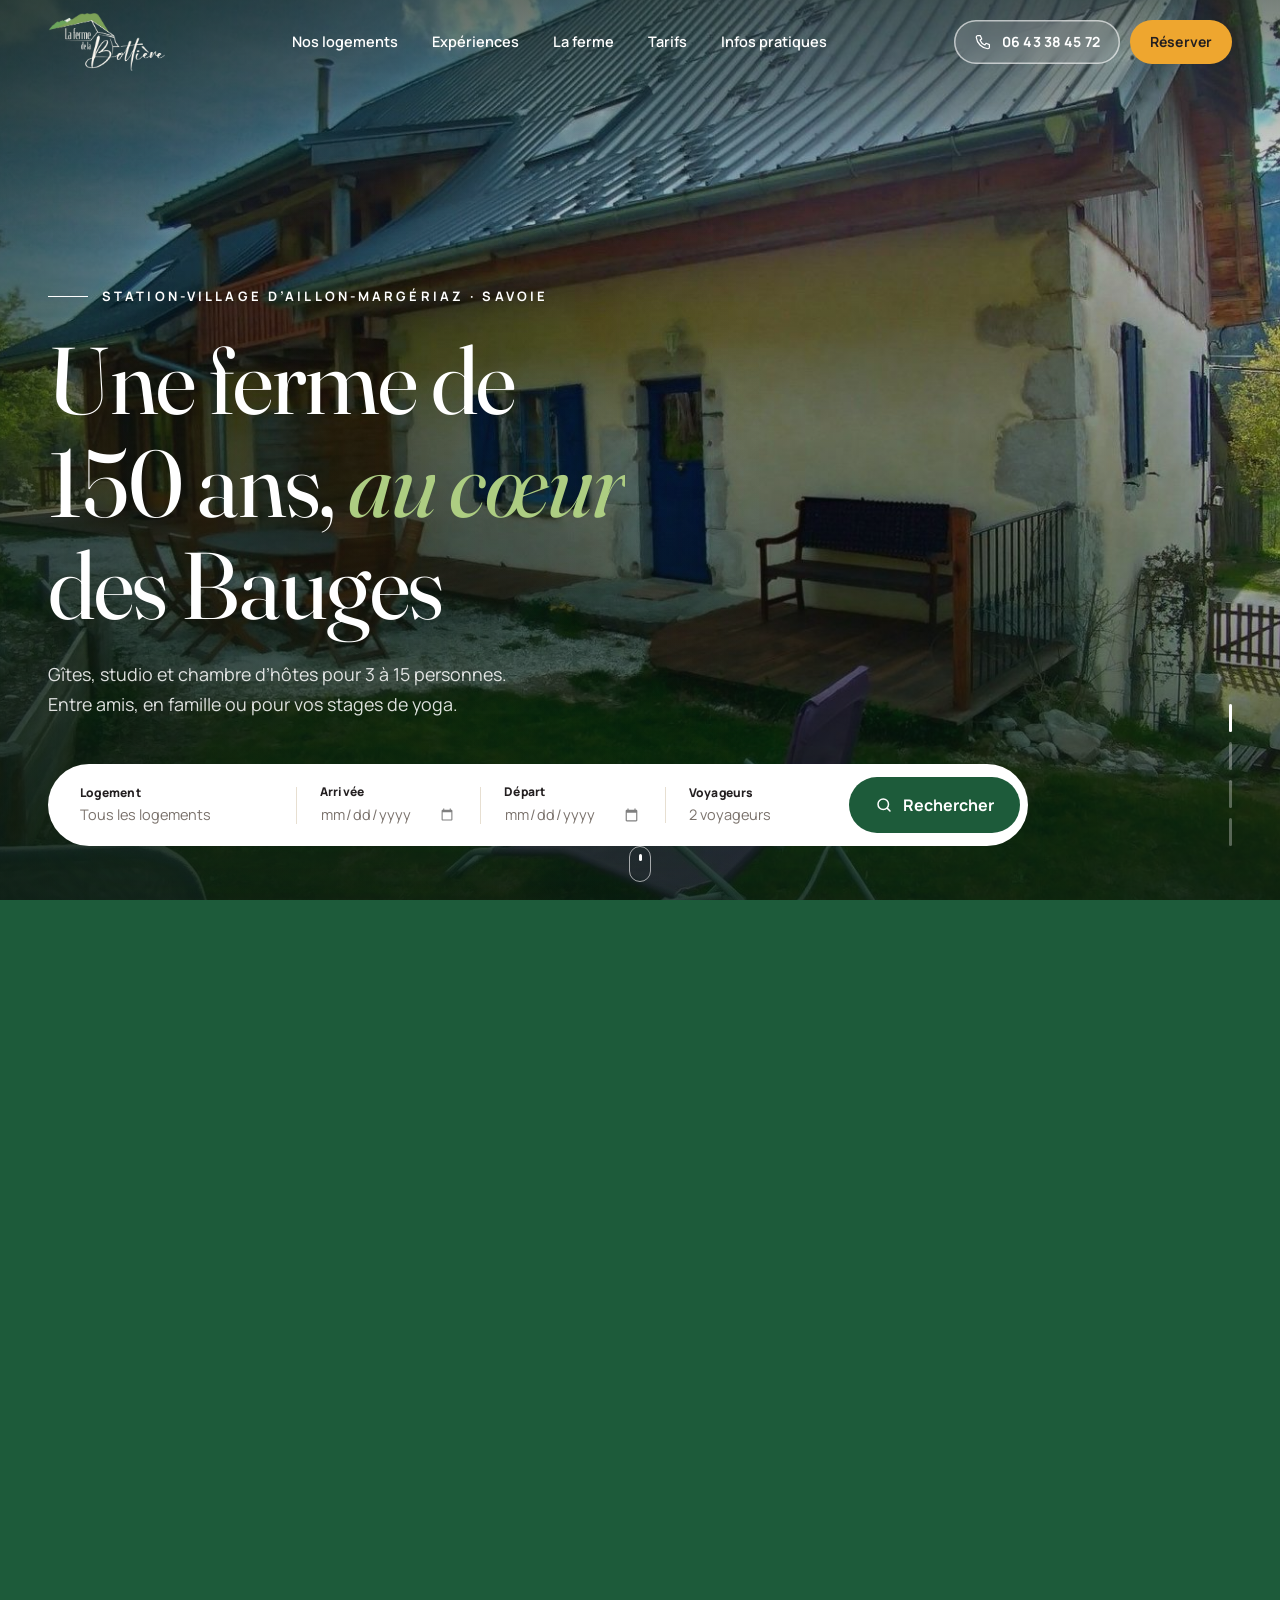
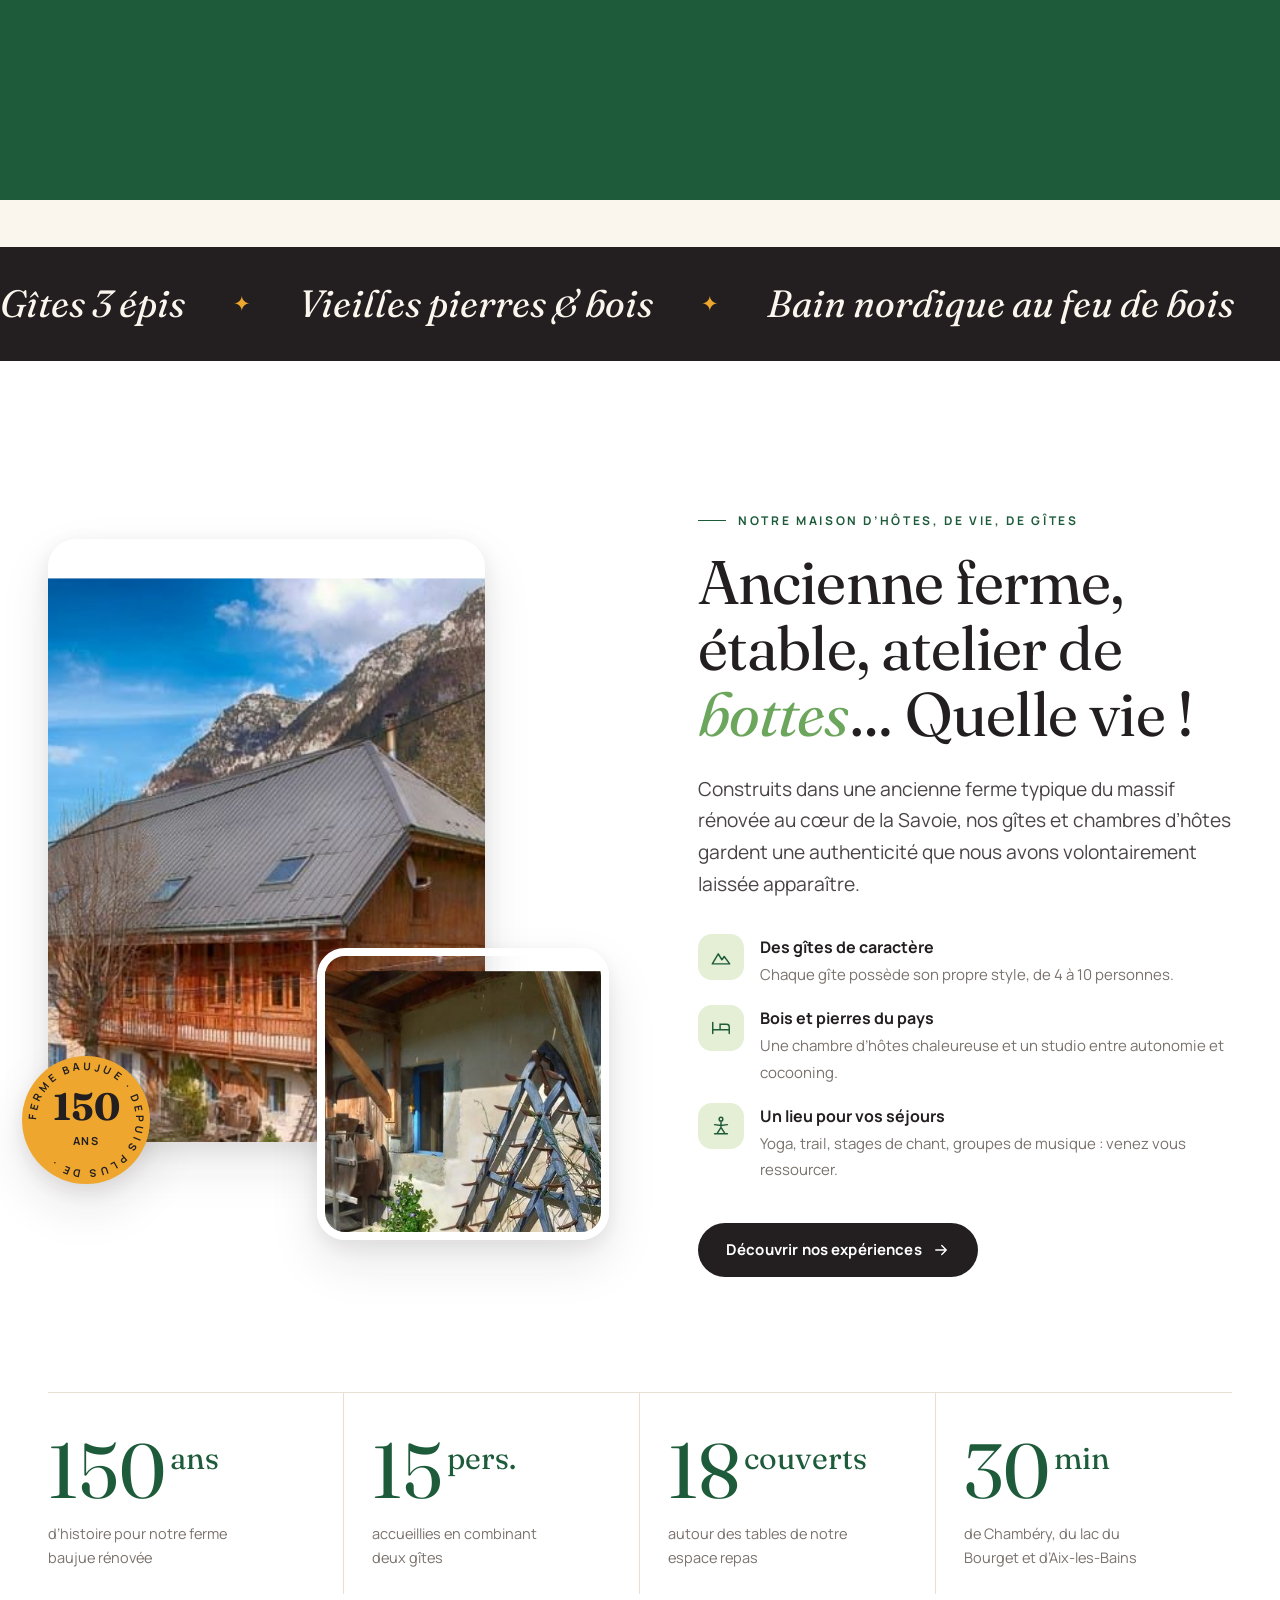
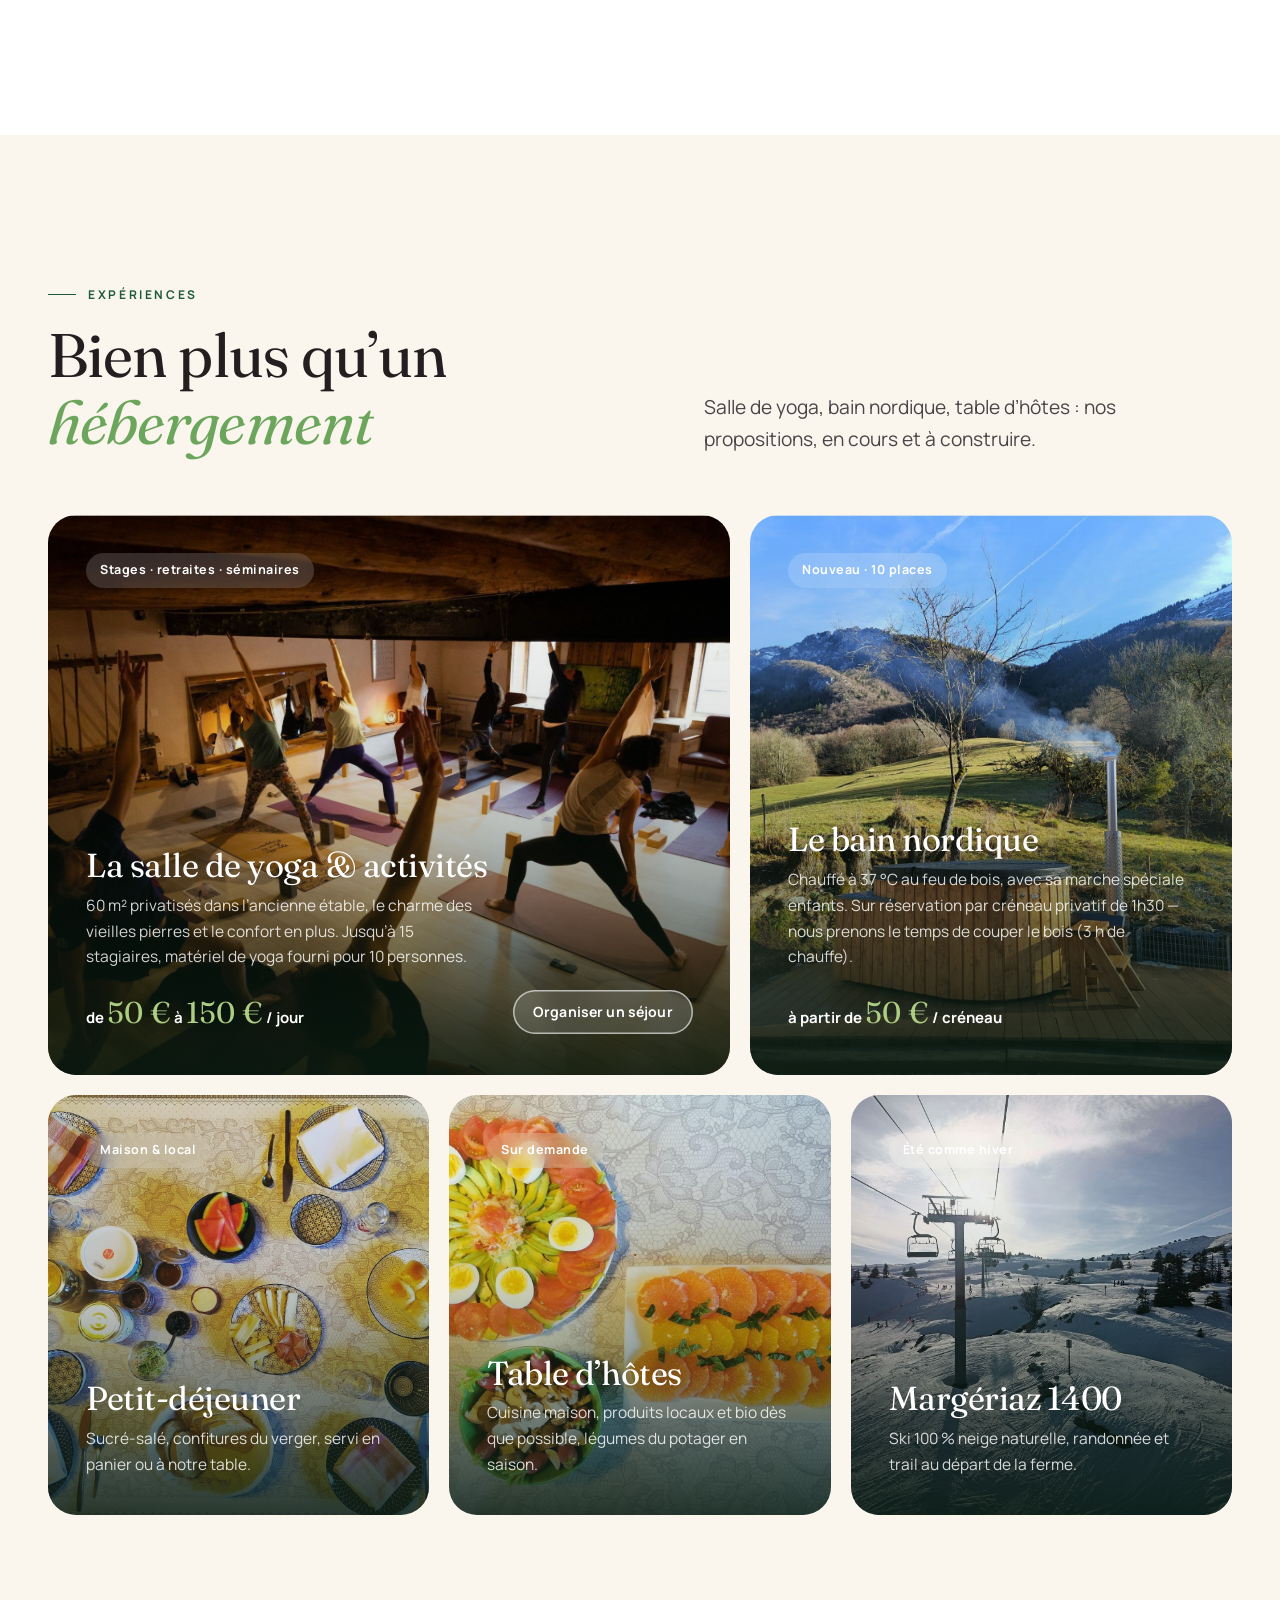
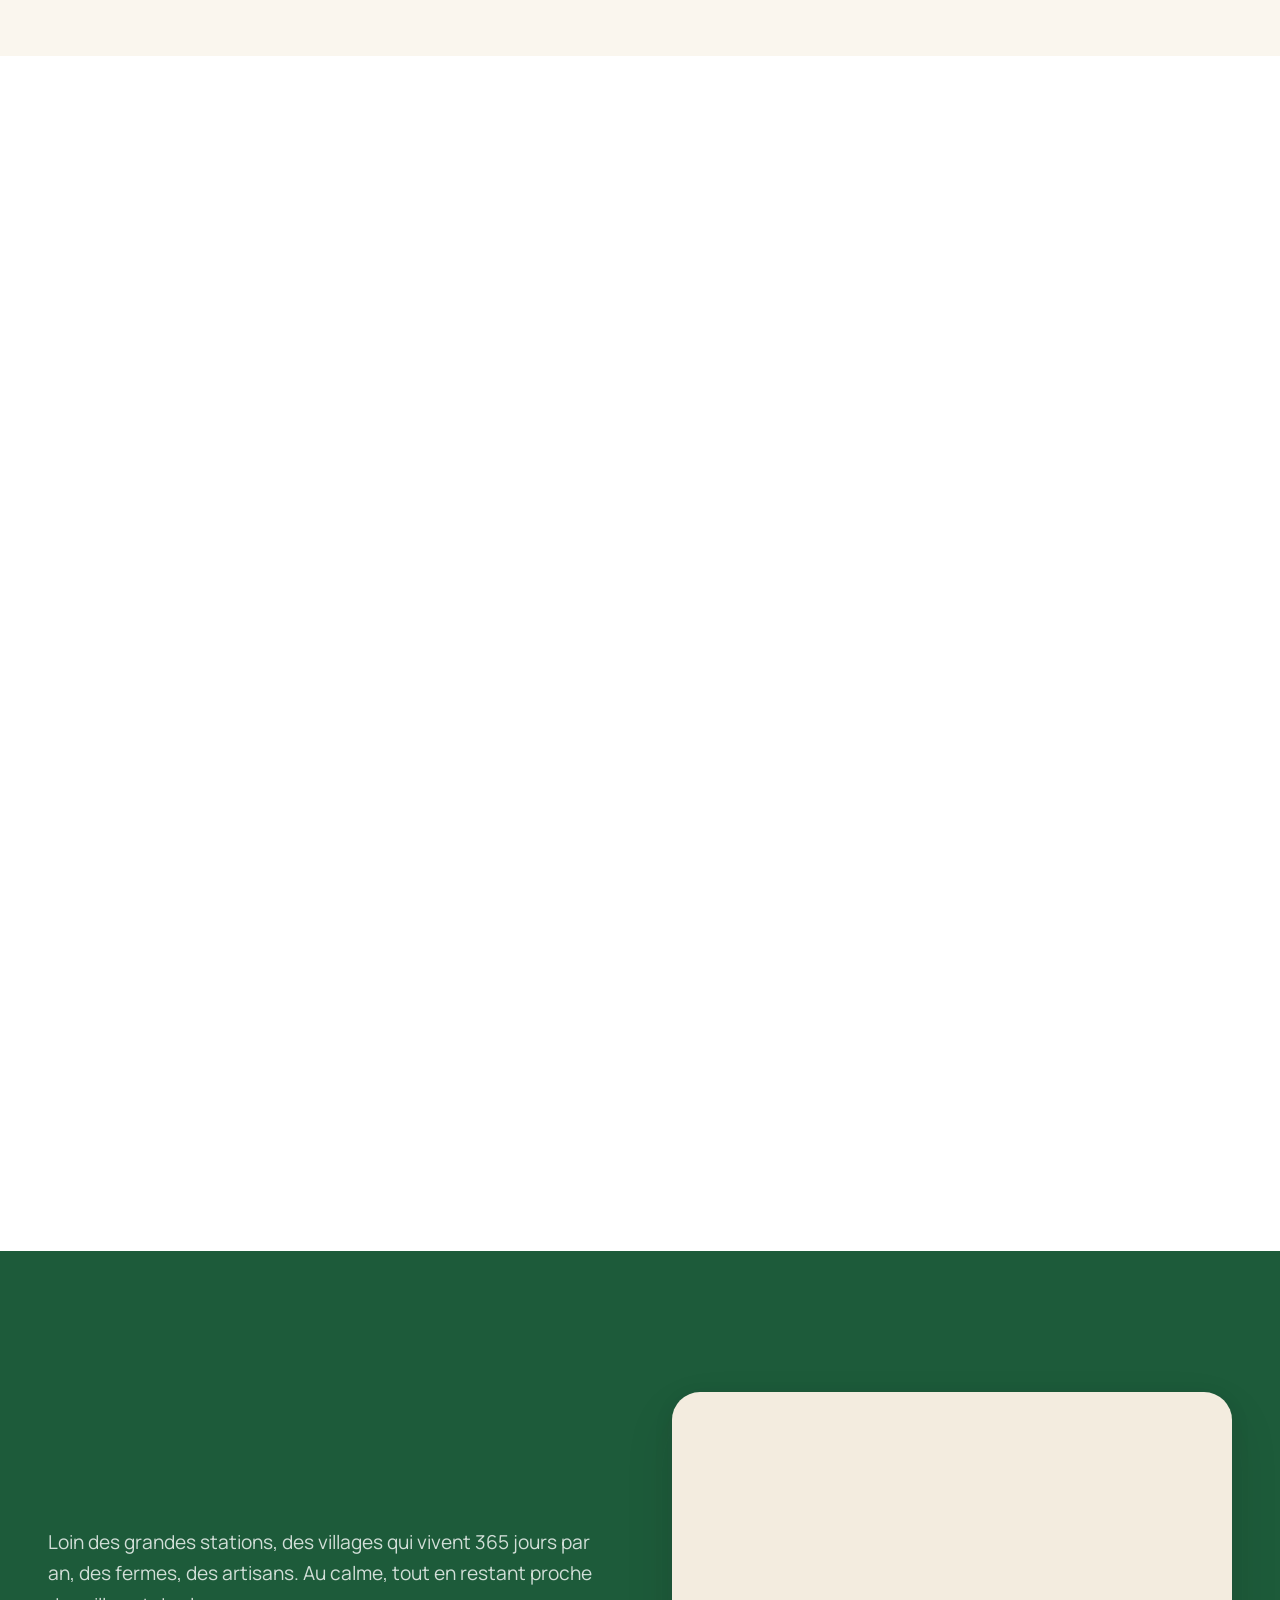
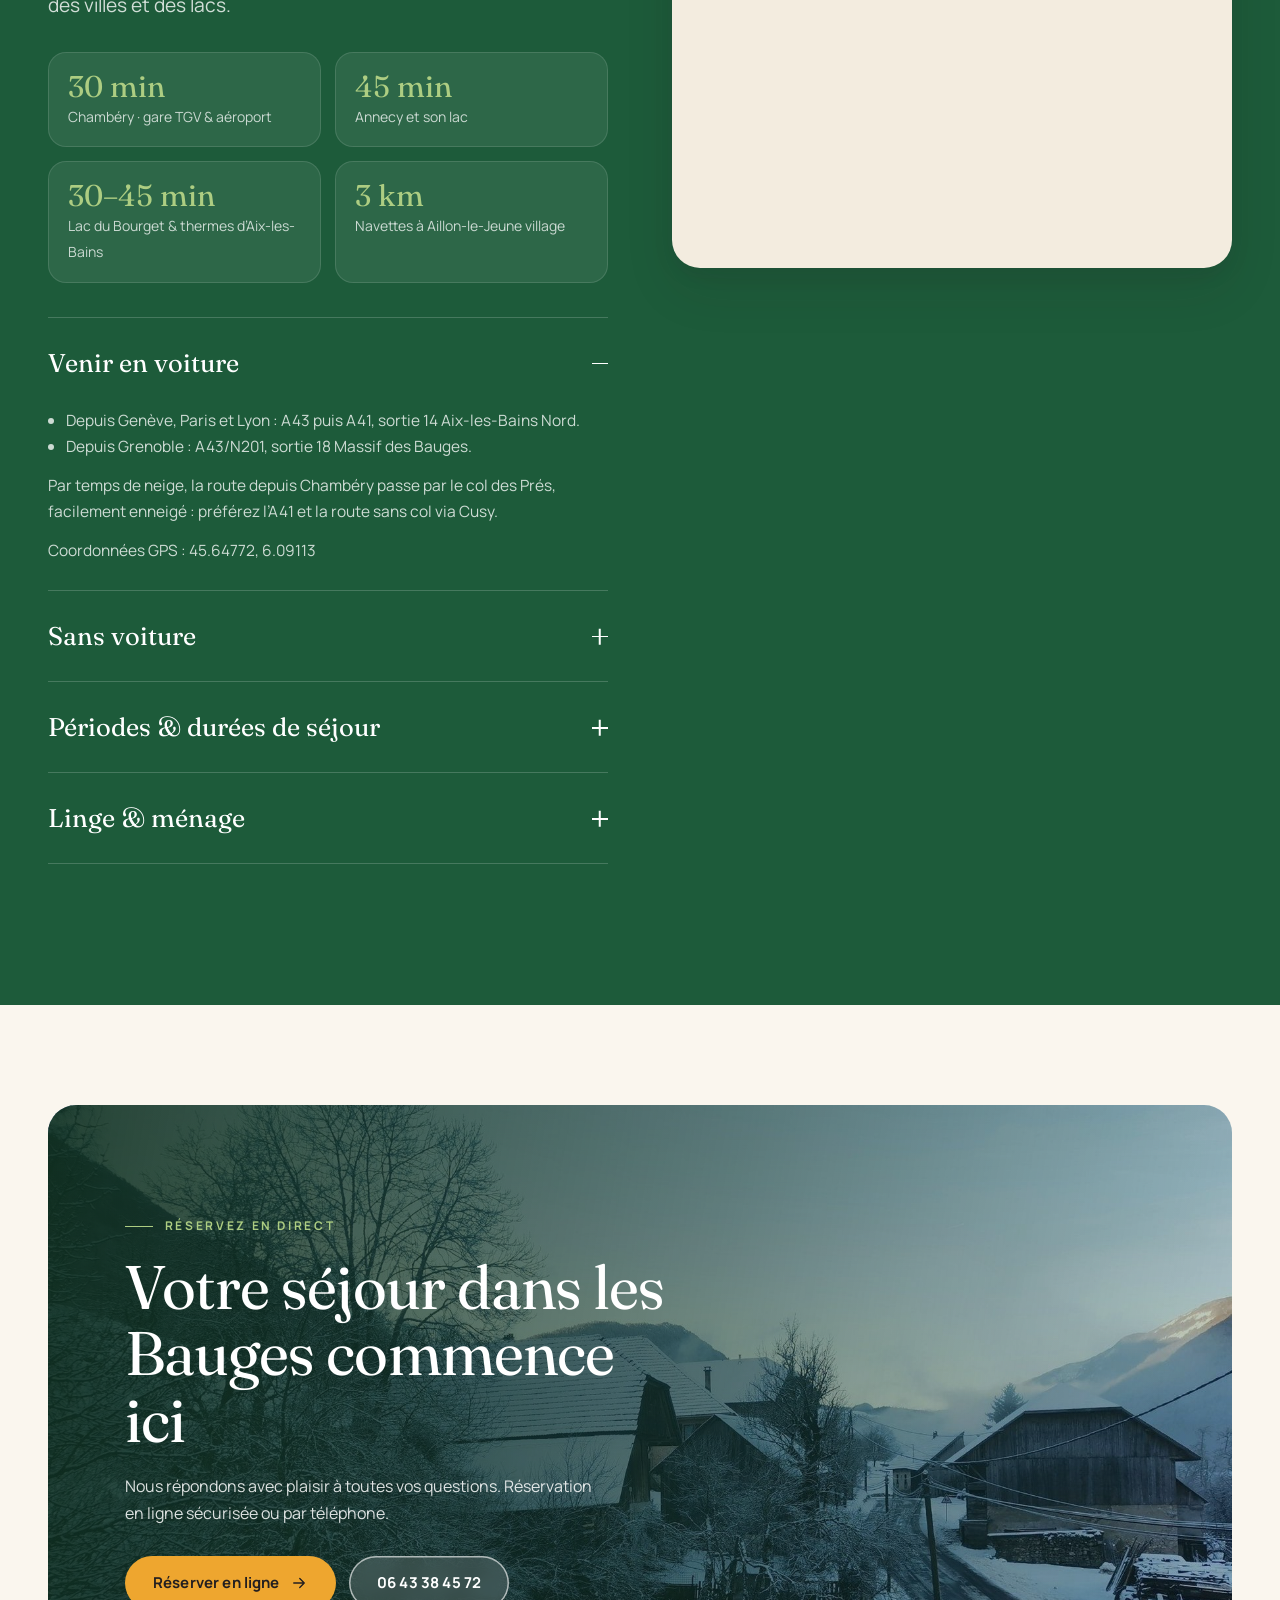
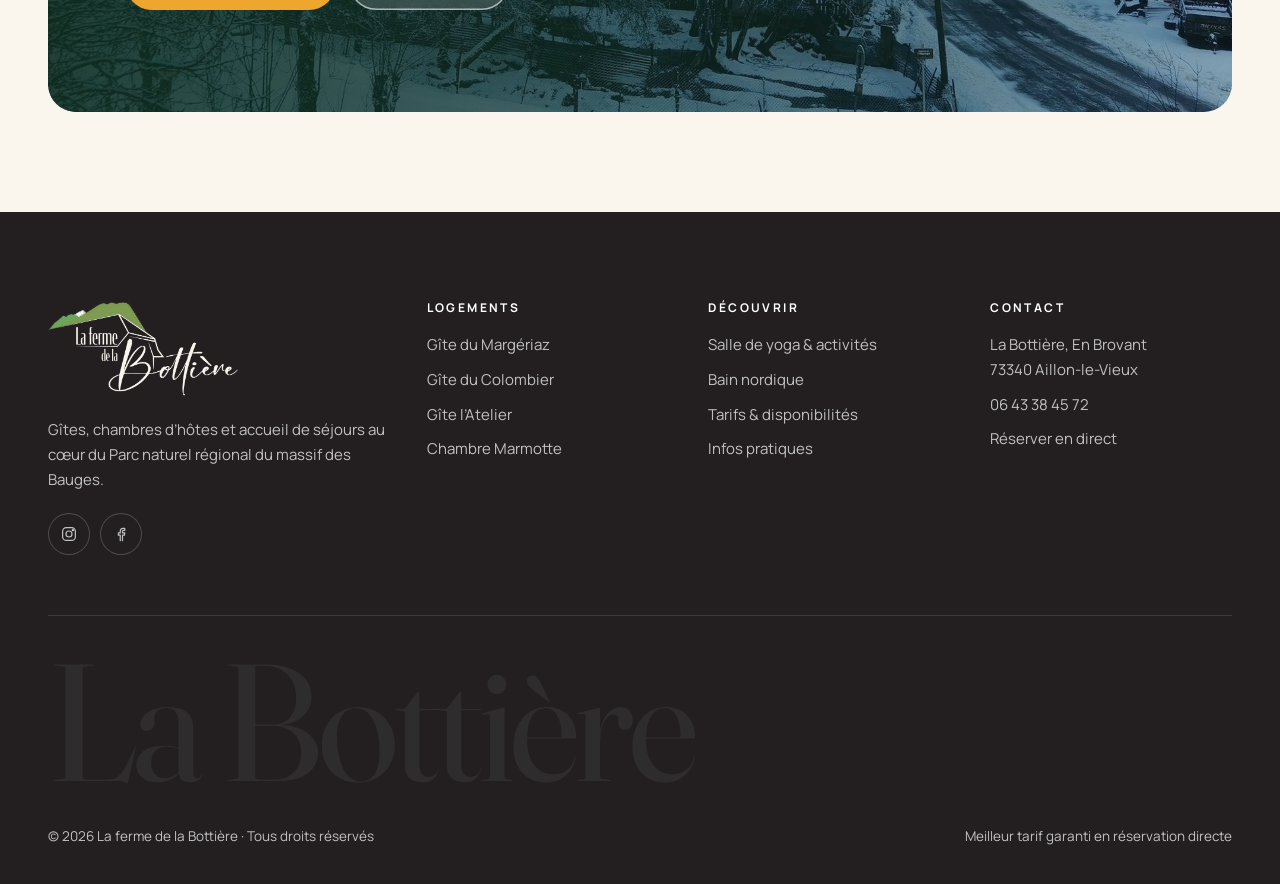
==== index.html @ de8e6e7f "Refonte premium du site La ferme de la Bottière Site statique type plateforme de location : accueil " ====
<!doctype html>
<html lang="fr">
<head>
  <meta charset="utf-8">
  <meta name="viewport" content="width=device-width, initial-scale=1, viewport-fit=cover">
  <title>La ferme de la Bottière — Gîtes & chambres d’hôtes au cœur des Bauges</title>
  <meta name="description" content="Gîtes 3 épis, studio et chambre d’hôtes dans une ferme baujue de 150 ans à Aillon-Margériaz (Savoie). Jusqu’à 15 personnes, salle de yoga, bain nordique. Meilleur tarif garanti en direct.">
  <meta name="theme-color" content="#1d5b3a">
  <meta property="og:title" content="La ferme de la Bottière — Gîtes au cœur des Bauges">
  <meta property="og:description" content="Gîtes, chambre d’hôtes, salle de yoga et bain nordique à Aillon-Margériaz.">
  <meta property="og:image" content="assets/img/site/01.jpg">
  <link rel="icon" href="assets/favicon.png">
  <link rel="preconnect" href="https://fonts.googleapis.com">
  <link rel="preconnect" href="https://fonts.gstatic.com" crossorigin>
  <link href="https://fonts.googleapis.com/css2?family=Fraunces:ital,opsz,wght@0,9..144,300..600;1,9..144,300..600&family=Manrope:wght@400;500;600;700;800&display=swap" rel="stylesheet">
  <link rel="preload" as="image" href="assets/img/site/01.jpg">
  <link rel="stylesheet" href="assets/css/style.css">
</head>
<body data-page="home" class="is-loading">

  <div class="loader" aria-hidden="true">
    <div class="loader__inner">
      <img class="loader__logo" src="assets/logo.png" alt="">
      <div class="loader__bar"><span></span></div>
    </div>
  </div>

  <main>
    <!-- ============ HERO ============ -->
    <section class="hero">
      <div class="hero__slides" aria-hidden="true">
        <div class="hero__slide" style="background-image:url(assets/img/site/01.jpg)"></div>
        <div class="hero__slide" style="background-image:url(assets/img/site/02.jpg);background-position:center 62%"></div>
        <div class="hero__slide" style="background-image:url(assets/img/site/04.jpg)"></div>
        <div class="hero__slide" style="background-image:url(assets/img/salle/01.jpg)"></div>
      </div>
      <div class="hero__dots" aria-label="Diapositives">
        <button class="hero__dot" aria-label="Photo 1"><i></i></button>
        <button class="hero__dot" aria-label="Photo 2"><i></i></button>
        <button class="hero__dot" aria-label="Photo 3"><i></i></button>
        <button class="hero__dot" aria-label="Photo 4"><i></i></button>
      </div>

      <div class="container hero__content">
        <p class="hero__kicker fade-in-up" style="--d:.2s">Station-village d’Aillon-Margériaz · Savoie</p>
        <h1 data-split>Une ferme de 150 ans, <em>au cœur</em> des Bauges</h1>
        <p class="hero__sub fade-in-up" style="--d:.7s">Gîtes, studio et chambre d’hôtes pour 3 à 15 personnes. Entre amis, en famille ou pour vos stages de yoga.</p>

        <form class="search fade-in-up" style="--d:.9s" id="search" role="search" aria-label="Rechercher un logement">
          <div class="search__field">
            <label for="s-where">Logement</label>
            <select id="s-where">
              <option value="all">Tous les logements</option>
              <option value="margeriaz">Gîte du Margériaz</option>
              <option value="colombier">Gîte du Colombier</option>
              <option value="atelier">Gîte l’Atelier</option>
              <option value="marmotte">Chambre Marmotte</option>
            </select>
          </div>
          <div class="search__field search__field--dates">
            <label for="s-in">Arrivée</label>
            <input type="date" id="s-in">
          </div>
          <div class="search__field search__field--dates">
            <label for="s-out">Départ</label>
            <input type="date" id="s-out">
          </div>
          <div class="search__field">
            <label for="s-guests">Voyageurs</label>
            <select id="s-guests">
              <option value="2">2 voyageurs</option>
              <option value="1">1 voyageur</option>
              <option value="3">3 voyageurs</option>
              <option value="4">4 voyageurs</option>
              <option value="5">5 voyageurs</option>
              <option value="6">6 voyageurs</option>
              <option value="7">7 voyageurs</option>
              <option value="8">8 voyageurs</option>
              <option value="9">9 voyageurs</option>
              <option value="10">10 voyageurs</option>
              <option value="12">12 voyageurs</option>
              <option value="15">15 voyageurs</option>
            </select>
          </div>
          <button class="search__btn" type="submit">
            <svg viewBox="0 0 24 24" fill="none" stroke="currentColor" stroke-width="2" stroke-linecap="round"><circle cx="11" cy="11" r="7"/><path d="M20 20l-3.5-3.5"/></svg>
            Rechercher
          </button>
        </form>
      </div>
      <span class="hero__scroll" aria-hidden="true"></span>
    </section>

    <!-- ============ LOGEMENTS ============ -->
    <section class="section" id="logements">
      <div class="container">
        <div class="section__head">
          <div>
            <span class="eyebrow" data-reveal>Nos logements</span>
            <h2 data-split>Choisissez votre <em>refuge</em></h2>
          </div>
          <p class="lead" data-reveal style="--d:.15s">Chaque gîte a son propre style. De 3 à 10 personnes, et jusqu’à 15 en combinant deux gîtes.</p>
        </div>

        <div class="filters" data-reveal role="toolbar" aria-label="Filtrer les logements">
          <button class="chip is-active" data-filter="all"><svg viewBox="0 0 24 24" fill="none" stroke="currentColor" stroke-width="1.6"><path d="M3 11l9-7.5 9 7.5M5.5 9v11.5h13V9"/></svg>Tous</button>
          <button class="chip" data-filter="gite"><svg viewBox="0 0 24 24" fill="none" stroke="currentColor" stroke-width="1.6" stroke-linejoin="round"><path d="M2.5 19.5l6.5-11 4 6.5 2.5-3.5 6 8z"/></svg>Grands gîtes</button>
          <button class="chip" data-filter="studio"><svg viewBox="0 0 24 24" fill="none" stroke="currentColor" stroke-width="1.6" stroke-linecap="round"><path d="M4 9h13v5a6 6 0 01-6 6h-1a6 6 0 01-6-6zM17 10h1.5a2.5 2.5 0 010 5H17"/></svg>Studio</button>
          <button class="chip" data-filter="chambre"><svg viewBox="0 0 24 24" fill="none" stroke="currentColor" stroke-width="1.6" stroke-linecap="round"><path d="M3 18V6M3 14h18v4M21 14v-3a3 3 0 00-3-3h-7v6"/></svg>Chambre d’hôtes</button>
          <button class="chip" data-filter="groupe"><svg viewBox="0 0 24 24" fill="none" stroke="currentColor" stroke-width="1.6" stroke-linecap="round"><circle cx="9" cy="8" r="3.5"/><path d="M2.5 20c.6-3.6 3.3-5.5 6.5-5.5s5.9 1.9 6.5 5.5M16 4.6a3.5 3.5 0 010 6.8M18 14.8c2 .7 3.2 2.5 3.5 5.2"/></svg>Grands groupes</button>
        </div>

        <div class="grid-listings" id="grid"></div>
      </div>
    </section>

    <!-- ============ MARQUEE ============ -->
    <div class="marquee" aria-hidden="true">
      <div class="marquee__track">
        <span>Gîtes 3 épis</span><span>Vieilles pierres & bois</span><span>Bain nordique au feu de bois</span><span>Salle de yoga 60 m²</span><span>Neige 100 % naturelle</span><span>Petit-déjeuner maison</span>
        <span>Gîtes 3 épis</span><span>Vieilles pierres & bois</span><span>Bain nordique au feu de bois</span><span>Salle de yoga 60 m²</span><span>Neige 100 % naturelle</span><span>Petit-déjeuner maison</span>
      </div>
    </div>

    <!-- ============ LA FERME ============ -->
    <section class="section section--paper" id="ferme">
      <div class="container">
        <div class="story">
          <div class="story__media">
            <div class="story__img story__img--a" data-reveal="clip"><img data-parallax="50" src="assets/img/site/06.jpg" alt="La ferme de la Bottière face au massif des Bauges" loading="lazy"></div>
            <div class="story__img story__img--b" data-reveal="scale" style="--d:.25s"><img data-parallax="30" src="assets/img/site/05-sm.jpg" alt="La façade et ses vieilles pierres" loading="lazy"></div>
            <div class="story__stamp" data-reveal="scale" style="--d:.45s">
              <svg viewBox="0 0 128 128" aria-hidden="true"><defs><path id="circ" d="M64,64 m-50,0 a50,50 0 1,1 100,0 a50,50 0 1,1 -100,0"/></defs><text font-size="10.5" font-weight="700" letter-spacing="3.2" fill="#231f20"><textPath href="#circ">FERME BAUJUE · DEPUIS PLUS DE ·</textPath></text></svg>
              <div><strong>150</strong><span>ans</span></div>
            </div>
          </div>
          <div>
            <span class="eyebrow" data-reveal>Notre maison d’hôtes, de vie, de gîtes</span>
            <h2 data-split>Ancienne ferme, étable, atelier de <em>bottes</em>… Quelle vie !</h2>
            <p class="lead" data-reveal>Construits dans une ancienne ferme typique du massif rénovée au cœur de la Savoie, nos gîtes et chambres d’hôtes gardent une authenticité que nous avons volontairement laissée apparaître.</p>
            <ul class="story__list">
              <li data-reveal><span class="ico"><svg viewBox="0 0 24 24" fill="none" stroke="currentColor" stroke-width="1.6" stroke-linejoin="round"><path d="M2.5 19.5l6.5-11 4 6.5 2.5-3.5 6 8z"/></svg></span><div><strong>Des gîtes de caractère</strong><span>Chaque gîte possède son propre style, de 4 à 10 personnes.</span></div></li>
              <li data-reveal style="--d:.08s"><span class="ico"><svg viewBox="0 0 24 24" fill="none" stroke="currentColor" stroke-width="1.6" stroke-linecap="round"><path d="M3 18V6M3 14h18v4M21 14v-3a3 3 0 00-3-3h-7v6"/></svg></span><div><strong>Bois et pierres du pays</strong><span>Une chambre d’hôtes chaleureuse et un studio entre autonomie et cocooning.</span></div></li>
              <li data-reveal style="--d:.16s"><span class="ico"><svg viewBox="0 0 24 24" fill="none" stroke="currentColor" stroke-width="1.6" stroke-linecap="round"><circle cx="12" cy="4.5" r="2"/><path d="M12 7.5v6M5 10.5l7 1 7-1M7.5 20.5l4.5-7 4.5 7M5 20.5h14"/></svg></span><div><strong>Un lieu pour vos séjours</strong><span>Yoga, trail, stages de chant, groupes de musique : venez vous ressourcer.</span></div></li>
            </ul>
            <a class="btn" href="#experiences" data-reveal data-magnetic>Découvrir nos expériences <svg viewBox="0 0 24 24" fill="none" stroke="currentColor" stroke-width="1.8" stroke-linecap="round" stroke-linejoin="round"><path d="M5 12h14M13 6l6 6-6 6"/></svg></a>
          </div>
        </div>

        <div class="stats" style="margin-top:clamp(70px,9vw,120px)">
          <div class="stat" data-reveal><div class="stat__num"><span data-count="150">150</span><sup>ans</sup></div><p class="stat__lbl">d’histoire pour notre ferme baujue rénovée</p></div>
          <div class="stat" data-reveal style="--d:.08s"><div class="stat__num"><span data-count="15">15</span><sup>pers.</sup></div><p class="stat__lbl">accueillies en combinant deux gîtes</p></div>
          <div class="stat" data-reveal style="--d:.16s"><div class="stat__num"><span data-count="18">18</span><sup>couverts</sup></div><p class="stat__lbl">autour des tables de notre espace repas</p></div>
          <div class="stat" data-reveal style="--d:.24s"><div class="stat__num"><span data-count="30">30</span><sup>min</sup></div><p class="stat__lbl">de Chambéry, du lac du Bourget et d’Aix-les-Bains</p></div>
        </div>
      </div>
    </section>

    <!-- ============ EXPÉRIENCES ============ -->
    <section class="section" id="experiences">
      <div class="container">
        <div class="section__head">
          <div>
            <span class="eyebrow" data-reveal>Expériences</span>
            <h2 data-split>Bien plus qu’un <em>hébergement</em></h2>
          </div>
          <p class="lead" data-reveal style="--d:.15s">Salle de yoga, bain nordique, table d’hôtes : nos propositions, en cours et à construire.</p>
        </div>

        <div class="exp-grid">
          <article class="exp exp--lg" data-reveal>
            <div class="exp__bg"><img data-parallax="40" src="assets/img/salle/02.jpg" alt="La salle de yoga éclairée à la bougie" loading="lazy"></div>
            <span class="exp__tag">Stages · retraites · séminaires</span>
            <h3>La salle de yoga & activités</h3>
            <p>60 m² privatisés dans l’ancienne étable, le charme des vieilles pierres et le confort en plus. Jusqu’à 15 stagiaires, matériel de yoga fourni pour 10 personnes.</p>
            <div class="exp__price">
              <strong>de <b>50 €</b> à <b>150 €</b> / jour</strong>
              <a class="btn btn--light btn--sm" href="tel:+33643384572">Organiser un séjour</a>
            </div>
          </article>
          <article class="exp exp--md" data-reveal style="--d:.1s">
            <div class="exp__bg"><img data-parallax="40" src="assets/img/site/08.jpg" alt="Le bain nordique chauffé au feu de bois" loading="lazy"></div>
            <span class="exp__tag">Nouveau · 10 places</span>
            <h3>Le bain nordique</h3>
            <p>Chauffé à 37 °C au feu de bois, avec sa marche spéciale enfants. Sur réservation par créneau privatif de 1h30 — nous prenons le temps de couper le bois (3 h de chauffe).</p>
            <div class="exp__price"><strong>à partir de <b>50 €</b> / créneau</strong></div>
          </article>
          <article class="exp exp--sm" data-reveal>
            <div class="exp__bg"><img src="assets/img/site/12.jpg" alt="Petit-déjeuner maison sucré-salé" loading="lazy"></div>
            <span class="exp__tag">Maison & local</span>
            <h3>Petit-déjeuner</h3>
            <p>Sucré-salé, confitures du verger, servi en panier ou à notre table.</p>
          </article>
          <article class="exp exp--sm" data-reveal style="--d:.08s">
            <div class="exp__bg"><img src="assets/img/site/13.jpg" alt="Assiette de la table d’hôtes" loading="lazy"></div>
            <span class="exp__tag">Sur demande</span>
            <h3>Table d’hôtes</h3>
            <p>Cuisine maison, produits locaux et bio dès que possible, légumes du potager en saison.</p>
          </article>
          <article class="exp exp--sm" data-reveal style="--d:.16s">
            <div class="exp__bg"><img src="assets/img/site/09.jpg" alt="Le domaine skiable d’Aillon-Margériaz" loading="lazy"></div>
            <span class="exp__tag">Été comme hiver</span>
            <h3>Margériaz 1400</h3>
            <p>Ski 100 % neige naturelle, randonnée et trail au départ de la ferme.</p>
          </article>
        </div>
      </div>
    </section>

    <!-- ============ TARIFS ============ -->
    <section class="section section--paper" id="tarifs">
      <div class="container">
        <div class="section__head">
          <div>
            <span class="eyebrow" data-reveal>Tarifs & disponibilités</span>
            <h2 data-split>Des tarifs <em>simples</em> et transparents</h2>
          </div>
          <p class="lead" data-reveal style="--d:.15s">Trois tarifications : vacances d’été, vacances de Noël & d’hiver, et le reste de l’année. Nos deux grands gîtes sont au même tarif.</p>
        </div>

        <div class="best-price" data-reveal><svg viewBox="0 0 24 24" fill="none" stroke="currentColor" stroke-width="1.8" stroke-linecap="round" stroke-linejoin="round"><path d="M12 3l8 3v6c0 4.5-3.4 8.2-8 9-4.6-.8-8-4.5-8-9V6z"/><path d="M8.5 12l2.5 2.5 4.5-5"/></svg>Meilleur tarif garanti en réservation directe</div>

        <div data-tabs data-reveal>
          <div class="tabs" role="tablist">
            <button class="tab is-active" role="tab" aria-selected="true">Hors vacances</button>
            <button class="tab" role="tab" aria-selected="false">Vacances scolaires</button>
            <button class="tab" role="tab" aria-selected="false">Services & options</button>
          </div>
          <div class="tab-panel is-active" role="tabpanel">
            <div class="table-wrap">
              <table class="table">
                <thead><tr><th>Séjour</th><th>1 nuit</th><th>2 nuits</th><th>3 nuits</th><th>4 nuits</th><th>5 nuits</th><th>6 nuits</th><th>1 semaine<br><small style="text-transform:none;letter-spacing:0">7e nuit offerte</small></th></tr></thead>
                <tbody id="t-nuits"></tbody>
              </table>
            </div>
          </div>
          <div class="tab-panel" role="tabpanel">
            <div class="table-wrap">
              <table class="table">
                <thead><tr><th>Période · 7 nuits</th><th>Colombier & Margériaz <small style="text-transform:none;letter-spacing:0">base 6 pers.</small></th><th>Studio l’Atelier</th></tr></thead>
                <tbody id="t-vac"></tbody>
              </table>
            </div>
          </div>
          <div class="tab-panel" role="tabpanel">
            <div class="table-wrap">
              <table class="table">
                <thead><tr><th>Prestation / service</th><th>Prix unitaire</th></tr></thead>
                <tbody id="t-serv"></tbody>
              </table>
            </div>
          </div>
        </div>

        <div class="price-notes">
          <div class="note" data-reveal><strong>Tout est inclus</strong>Électricité, eau, chauffage en hiver, nappes, torchons et tapis de bain. Draps et linge de toilette offerts à partir de 7 nuits.</div>
          <div class="note" data-reveal style="--d:.08s"><strong>Chambre Marmotte</strong>À partir de 65 € la nuit, uniquement en supplément d’un gîte. 20 m², salle d’eau privative.</div>
          <div class="note" data-reveal style="--d:.16s"><strong>Taxe de séjour</strong>Ajoutée aux tarifs : 1,20 €/adulte/nuit en grand gîte, 0,85 €/adulte/nuit en chambre d’hôtes et à l’Atelier.</div>
        </div>
      </div>
    </section>

    <!-- ============ INFOS PRATIQUES ============ -->
    <section class="section section--forest" id="infos">
      <div class="container">
        <div class="info-grid">
          <div>
            <span class="eyebrow" data-reveal>Infos pratiques</span>
            <h2 data-split style="margin:18px 0 22px">Préparez votre <em style="color:var(--leaf)">venue</em></h2>
            <p class="lead" data-reveal>Loin des grandes stations, des villages qui vivent 365 jours par an, des fermes, des artisans. Au calme, tout en restant proche des villes et des lacs.</p>

            <div class="distances">
              <div class="distance" data-reveal><strong>30 min</strong><span>Chambéry · gare TGV & aéroport</span></div>
              <div class="distance" data-reveal style="--d:.06s"><strong>45 min</strong><span>Annecy et son lac</span></div>
              <div class="distance" data-reveal style="--d:.12s"><strong>30–45 min</strong><span>Lac du Bourget & thermes d’Aix-les-Bains</span></div>
              <div class="distance" data-reveal style="--d:.18s"><strong>3 km</strong><span>Navettes à Aillon-le-Jeune village</span></div>
            </div>

            <div class="acc" data-reveal style="margin-top:34px">
              <div class="acc__item is-open">
                <button class="acc__btn" aria-expanded="true">Venir en voiture <i></i></button>
                <div class="acc__panel"><div>
                  <ul>
                    <li>Depuis Genève, Paris et Lyon : A43 puis A41, sortie 14 Aix-les-Bains Nord.</li>
                    <li>Depuis Grenoble : A43/N201, sortie 18 Massif des Bauges.</li>
                  </ul>
                  <p>Par temps de neige, la route depuis Chambéry passe par le col des Prés, facilement enneigé : préférez l’A41 et la route sans col via Cusy.</p>
                  <p>Coordonnées GPS : 45.64772, 6.09113</p>
                </div></div>
              </div>
              <div class="acc__item">
                <button class="acc__btn" aria-expanded="false">Sans voiture <i></i></button>
                <div class="acc__panel"><div>
                  <p>Les navettes et bus s’arrêtent à Aillon-le-Jeune village, à 3 km. Prévenez-nous à l’avance : nous pouvons venir vous chercher à l’arrivée et vous ramener au départ.</p>
                  <p>BlaBlaCar Daily fonctionne bien ici, et des bornes de stop lumineuses sont installées au pied de chaque route qui monte en Bauges.</p>
                </div></div>
              </div>
              <div class="acc__item">
                <button class="acc__btn" aria-expanded="false">Périodes & durées de séjour <i></i></button>
                <div class="acc__panel"><div>
                  <ul>
                    <li>Vacances d’été : location à la semaine pour tous nos gîtes.</li>
                    <li>Noël, Nouvel An et hiver : à la semaine pour les grands gîtes, dès 2/3 nuits pour l’Atelier.</li>
                    <li>Hors vacances : dès 2 nuits pour les grands gîtes, 1 nuit pour l’Atelier.</li>
                  </ul>
                  <p>Les tarifs basse saison s’appliquent aussi aux vacances de Pâques et de la Toussaint — profitez de nos couleurs d’automne et de nos prés vert vif au printemps !</p>
                </div></div>
              </div>
              <div class="acc__item">
                <button class="acc__btn" aria-expanded="false">Linge & ménage <i></i></button>
                <div class="acc__panel"><div>
                  <p>Draps, serviettes, torchons et nappes fournis gratuitement à partir de 7 nuits ; inclus dès la première nuit en chambre d’hôtes. Les lits sont faits à votre arrivée.</p>
                  <p>Option ménage de fin de séjour : 30 € pour l’Atelier, 90 € pour un grand gîte.</p>
                </div></div>
              </div>
            </div>
          </div>
          <div class="map" data-reveal="scale">
            <iframe title="Carte — La ferme de la Bottière" loading="lazy" src="https://maps.google.com/maps?q=45.6388106,6.0902128&z=11&output=embed"></iframe>
          </div>
        </div>
      </div>
    </section>

    <!-- ============ CTA ============ -->
    <section class="section--tight" style="padding-top:clamp(60px,8vw,100px);padding-bottom:clamp(60px,8vw,100px)">
      <div class="container">
        <div class="cta" data-reveal="scale">
          <div class="cta__bg"><img data-parallax="70" src="assets/img/site/03.jpg" alt="" loading="lazy"></div>
          <span class="eyebrow">Réservez en direct</span>
          <h2 data-split>Votre séjour dans les Bauges commence ici</h2>
          <p>Nous répondons avec plaisir à toutes vos questions. Réservation en ligne sécurisée ou par téléphone.</p>
          <div class="cta__actions">
            <a class="btn btn--amber" href="https://la-ferme-de-la-bottiere.amenitiz.io/fr/booking/room" target="_blank" rel="noopener" data-magnetic>Réserver en ligne <svg viewBox="0 0 24 24" fill="none" stroke="currentColor" stroke-width="1.8" stroke-linecap="round" stroke-linejoin="round"><path d="M5 12h14M13 6l6 6-6 6"/></svg></a>
            <a class="btn btn--light" href="tel:+33643384572">06 43 38 45 72</a>
          </div>
        </div>
      </div>
    </section>
  </main>

  <script src="assets/js/data.js"></script>
  <script src="assets/js/app.js"></script>
</body>
</html>
---- assets/css/style.css ----
/* ==========================================================================
   La ferme de la Bottière — feuille de style
   Couleurs reprises du logo : verts des Bauges, encre, ambre du site actuel
   ========================================================================== */

:root {
  --cream: #faf6ee;
  --cream-2: #f3ecdf;
  --paper: #ffffff;
  --ink: #231f20;
  --ink-2: #4a4446;
  --muted: #7a726c;
  --line: #e7dfd1;
  --forest: #1d5b3a;
  --forest-2: #164a2f;
  --sage: #6ca65c;
  --leaf: #adcd82;
  --leaf-soft: #e4efd5;
  --amber: #eea62f;
  --amber-soft: #fbecd2;
  --stone: #90836e;

  --serif: 'Fraunces', 'Cormorant Garamond', Georgia, serif;
  --sans: 'Manrope', system-ui, -apple-system, 'Segoe UI', sans-serif;

  --radius: 18px;
  --radius-lg: 28px;
  --shadow-sm: 0 1px 2px rgba(35, 31, 32, .06), 0 4px 14px rgba(35, 31, 32, .06);
  --shadow: 0 6px 20px rgba(35, 31, 32, .08), 0 22px 50px rgba(35, 31, 32, .10);
  --shadow-lg: 0 30px 80px rgba(20, 40, 25, .22);

  --ease: cubic-bezier(.22, 1, .36, 1);
  --ease-in-out: cubic-bezier(.65, 0, .35, 1);
  --container: 1280px;
  --gutter: clamp(20px, 4vw, 48px);
  --header-h: 84px;
}

*, *::before, *::after { box-sizing: border-box; }
html { -webkit-text-size-adjust: 100%; scroll-behavior: smooth; }
body {
  margin: 0;
  font-family: var(--sans);
  font-size: 16px;
  line-height: 1.65;
  color: var(--ink);
  background: var(--cream);
  -webkit-font-smoothing: antialiased;
  text-rendering: optimizeLegibility;
  overflow-x: hidden;
}
body.is-locked { overflow: hidden; }
img { max-width: 100%; display: block; }
a { color: inherit; text-decoration: none; }
button { font: inherit; color: inherit; cursor: pointer; background: none; border: 0; padding: 0; }
input, select { font: inherit; color: inherit; }
::selection { background: var(--leaf); color: var(--ink); }
:focus-visible { outline: 2px solid var(--forest); outline-offset: 3px; border-radius: 6px; }

.container { width: 100%; max-width: var(--container); margin: 0 auto; padding: 0 var(--gutter); }
.sr-only { position: absolute; width: 1px; height: 1px; overflow: hidden; clip: rect(0 0 0 0); white-space: nowrap; }

/* ---------- Typo ---------- */
h1, h2, h3, h4 { font-family: var(--serif); font-weight: 400; line-height: 1.08; margin: 0; letter-spacing: -.015em; }
h1 { font-size: clamp(44px, 7.4vw, 104px); }
h2 { font-size: clamp(34px, 4.8vw, 64px); }
h3 { font-size: clamp(22px, 2.2vw, 28px); }
h2 em, h1 em { font-style: italic; color: var(--sage); }
p { margin: 0 0 1em; }
.eyebrow {
  display: inline-flex; align-items: center; gap: 12px;
  font-size: 12px; font-weight: 700; letter-spacing: .22em; text-transform: uppercase;
  color: var(--forest);
}
.eyebrow::before { content: ''; width: 28px; height: 1px; background: currentColor; }
.lead { font-size: clamp(17px, 1.5vw, 20px); color: var(--ink-2); max-width: 60ch; }

/* ---------- Boutons ---------- */
.btn {
  --bg: var(--ink); --fg: #fff;
  position: relative; display: inline-flex; align-items: center; justify-content: center; gap: 10px;
  height: 54px; padding: 0 28px; border-radius: 999px;
  background: var(--bg); color: var(--fg);
  font-weight: 700; font-size: 15px; letter-spacing: .01em;
  overflow: hidden; isolation: isolate;
  transition: transform .5s var(--ease), box-shadow .5s var(--ease), background .3s;
  will-change: transform;
}
.btn::after {
  content: ''; position: absolute; inset: 0; z-index: -1;
  background: var(--forest); border-radius: inherit;
  transform: translateY(101%); transition: transform .55s var(--ease);
}
.btn:hover::after { transform: translateY(0); }
.btn:hover { box-shadow: 0 14px 30px rgba(29, 91, 58, .28); }
.btn svg { width: 18px; height: 18px; transition: transform .4s var(--ease); }
.btn:hover svg { transform: translateX(3px); }
.btn--amber { --bg: var(--amber); --fg: var(--ink); }
.btn--amber::after { background: var(--ink); }
.btn--amber:hover { color: #fff; }
.btn--ghost { --bg: transparent; --fg: var(--ink); box-shadow: inset 0 0 0 1.5px var(--ink); }
.btn--ghost::after { background: var(--ink); }
.btn--ghost:hover { color: #fff; }
.btn--light { --bg: rgba(255,255,255,.14); --fg: #fff; box-shadow: inset 0 0 0 1.5px rgba(255,255,255,.6); backdrop-filter: blur(8px); }
.btn--light::after { background: #fff; }
.btn--light:hover { color: var(--ink); }
.btn--block { width: 100%; }
.btn--sm { height: 44px; padding: 0 20px; font-size: 14px; }

.link-arrow {
  display: inline-flex; align-items: center; gap: 8px; font-weight: 700;
  background: linear-gradient(currentColor, currentColor) 0 100% / 0 1.5px no-repeat;
  transition: background-size .5s var(--ease);
}
.link-arrow:hover { background-size: 100% 1.5px; }
.link-arrow svg { width: 16px; height: 16px; }

/* ---------- Loader ---------- */
.loader {
  position: fixed; inset: 0; z-index: 1000; display: grid; place-items: center;
  background: var(--cream);
  transition: clip-path 1.1s var(--ease-in-out);
  clip-path: inset(0 0 0 0);
}
.loader.is-done { clip-path: inset(0 0 100% 0); pointer-events: none; }
.loader__inner { display: grid; justify-items: center; gap: 26px; }
.loader__logo { width: min(300px, 62vw); clip-path: inset(0 100% 0 0); animation: loaderLogo 1.3s var(--ease) .1s forwards; }
.loader__bar { width: 160px; height: 2px; background: var(--line); overflow: hidden; border-radius: 2px; }
.loader__bar span { display: block; height: 100%; width: 100%; background: var(--sage); transform: translateX(-100%); animation: loaderBar 1.4s var(--ease) forwards; }
@keyframes loaderLogo { to { clip-path: inset(0 0 0 0); } }
@keyframes loaderBar { to { transform: translateX(0); } }

/* Transition de page */
.page-curtain {
  position: fixed; inset: 0; z-index: 999; background: var(--forest);
  transform: translateY(100%); pointer-events: none;
  transition: transform .7s var(--ease-in-out);
}
.page-curtain.is-active { transform: translateY(0); }

/* ---------- Header ---------- */
.header {
  position: fixed; top: 0; left: 0; right: 0; z-index: 100;
  height: var(--header-h);
  transition: background .5s var(--ease), box-shadow .5s var(--ease), transform .6s var(--ease), height .5s var(--ease);
}
.header__inner { height: 100%; display: flex; align-items: center; justify-content: space-between; gap: 24px; }
.header__logo { position: relative; display: block; height: 58px; width: 118px; transition: height .5s var(--ease); }
.header__logo img { position: absolute; inset: 0; height: 100%; width: auto; transition: opacity .4s; }
.header__logo .logo-dark { opacity: 0; }
.header__nav { display: flex; align-items: center; gap: 6px; }
.header__nav a {
  position: relative; padding: 10px 14px; font-size: 14.5px; font-weight: 600; color: #fff; border-radius: 999px;
  transition: background .3s, color .3s;
}
.header__nav a:hover { background: rgba(255,255,255,.14); }
.header__actions { display: flex; align-items: center; gap: 10px; }
.header .btn--sm { height: 44px; }
.header__burger { display: none; width: 44px; height: 44px; border-radius: 50%; background: rgba(255,255,255,.16); color: #fff; place-items: center; }
.header__burger span, .header__burger span::before, .header__burger span::after { display: block; width: 18px; height: 1.5px; background: currentColor; position: relative; transition: transform .4s var(--ease); }
.header__burger span::before, .header__burger span::after { content: ''; position: absolute; left: 0; }
.header__burger span::before { top: -6px; } .header__burger span::after { top: 6px; }

.header.is-solid, .header--solid {
  background: rgba(250, 246, 238, .88); backdrop-filter: saturate(1.4) blur(16px); -webkit-backdrop-filter: saturate(1.4) blur(16px);
  box-shadow: 0 1px 0 var(--line);
  height: 72px;
}
.header.is-solid .header__logo, .header--solid .header__logo { height: 50px; }
.header.is-solid .logo-light, .header--solid .logo-light { opacity: 0; }
.header.is-solid .logo-dark, .header--solid .logo-dark { opacity: 1; }
.header.is-solid .header__nav a, .header--solid .header__nav a { color: var(--ink); }
.header.is-solid .header__nav a:hover, .header--solid .header__nav a:hover { background: var(--cream-2); }
.header.is-solid .header__burger, .header--solid .header__burger { background: var(--cream-2); color: var(--ink); }
.header.is-solid .btn--light, .header--solid .btn--light { --fg: var(--ink); box-shadow: inset 0 0 0 1.5px var(--ink); }
.header.is-hidden { transform: translateY(-100%); }

/* Menu mobile */
.mnav {
  position: fixed; inset: 0; z-index: 99; background: var(--forest); color: #fff;
  display: flex; flex-direction: column; justify-content: center; padding: 100px var(--gutter) 40px;
  clip-path: circle(0% at calc(100% - 44px) 42px); transition: clip-path .8s var(--ease-in-out);
}
.mnav.is-open { clip-path: circle(150% at calc(100% - 44px) 42px); }
.mnav a { display: block; font-family: var(--serif); font-size: clamp(34px, 9vw, 54px); line-height: 1.2; opacity: 0; transform: translateY(30px); transition: opacity .5s, transform .7s var(--ease); }
.mnav.is-open a { opacity: 1; transform: none; }
.mnav.is-open a:nth-child(2) { transition-delay: .06s; } .mnav.is-open a:nth-child(3) { transition-delay: .12s; }
.mnav.is-open a:nth-child(4) { transition-delay: .18s; } .mnav.is-open a:nth-child(5) { transition-delay: .24s; }
.mnav.is-open a:nth-child(6) { transition-delay: .30s; }
.mnav__foot { margin-top: 40px; font-size: 15px; opacity: .8; }
body.nav-open .header__burger span { background: transparent; }
body.nav-open .header__burger span::before { transform: translateY(6px) rotate(45deg); }
body.nav-open .header__burger span::after { transform: translateY(-6px) rotate(-45deg); }
body.nav-open .header { background: transparent; box-shadow: none; backdrop-filter: none; }
body.nav-open .header .logo-light { opacity: 1; } body.nav-open .header .logo-dark { opacity: 0; }
body.nav-open .header__burger { background: rgba(255,255,255,.16); color: #fff; }

/* ---------- Hero ---------- */
.hero {
  position: relative; min-height: 100svh; display: flex; align-items: flex-end;
  color: #fff; overflow: hidden; background: var(--forest-2);
  padding-bottom: clamp(36px, 6vh, 70px);
}
.hero__slides { position: absolute; inset: 0; }
.hero__slide {
  position: absolute; inset: -4%; background-size: cover; background-position: center;
  opacity: 0; transform: scale(1.12); transition: opacity 1.8s var(--ease), transform 9s linear;
}
.hero__slide.is-active { opacity: 1; transform: scale(1); }
.hero::after {
  content: ''; position: absolute; inset: 0; pointer-events: none;
  background:
    linear-gradient(180deg, rgba(10, 28, 18, .55) 0%, rgba(10, 28, 18, 0) 28%),
    linear-gradient(90deg, rgba(10, 28, 18, .55) 0%, rgba(10, 28, 18, 0) 60%),
    linear-gradient(0deg, rgba(10, 28, 18, .78) 0%, rgba(10, 28, 18, .25) 45%, rgba(10, 28, 18, 0) 70%);
}
.hero__content { position: relative; z-index: 2; width: 100%; }
.hero__kicker { display: flex; align-items: center; gap: 14px; font-size: 13px; letter-spacing: .24em; text-transform: uppercase; font-weight: 700; color: #fff; text-shadow: 0 1px 12px rgba(0,0,0,.35); margin-bottom: 22px; }
.hero__kicker::before { content: ''; width: 40px; height: 1px; background: currentColor; }
.hero h1 { max-width: 13ch; text-wrap: balance; }
.hero h1 em { color: var(--leaf); }
.hero__sub { margin: 24px 0 0; max-width: 46ch; font-size: clamp(16px, 1.4vw, 19px); color: rgba(255,255,255,.86); }
.hero__dots { position: absolute; right: var(--gutter); bottom: clamp(36px, 6vh, 70px); z-index: 3; display: flex; flex-direction: column; gap: 10px; }
.hero__dot { width: 3px; height: 28px; border-radius: 3px; background: rgba(255,255,255,.3); overflow: hidden; position: relative; }
.hero__dot i { position: absolute; inset: 0; background: #fff; transform: scaleY(0); transform-origin: top; }
.hero__dot.is-active i { animation: dotFill 6s linear forwards; }
@keyframes dotFill { to { transform: scaleY(1); } }
.hero__scroll { position: absolute; left: 50%; bottom: 18px; z-index: 3; width: 22px; height: 36px; border: 1.5px solid rgba(255,255,255,.6); border-radius: 12px; transform: translateX(-50%); }
.hero__scroll::after { content: ''; position: absolute; left: 50%; top: 7px; width: 3px; height: 7px; margin-left: -1.5px; border-radius: 2px; background: #fff; animation: scrollDot 2s var(--ease) infinite; }
@keyframes scrollDot { 0% { opacity: 0; transform: translateY(-4px); } 30% { opacity: 1; } 100% { opacity: 0; transform: translateY(12px); } }

/* Barre de recherche façon plateforme */
.search {
  margin-top: clamp(28px, 5vh, 48px);
  display: grid; grid-template-columns: 1.3fr 1fr 1fr 1fr auto; align-items: center;
  max-width: 980px; padding: 8px; border-radius: 999px;
  background: #fff; color: var(--ink); box-shadow: var(--shadow-lg);
}
.search__field { position: relative; display: flex; flex-direction: column; justify-content: center; padding: 10px 24px; border-radius: 999px; min-width: 0; cursor: pointer; transition: background .3s; }
.search__field:hover { background: var(--cream-2); }
.search__field + .search__field::before { content: ''; position: absolute; left: 0; top: 22%; bottom: 22%; width: 1px; background: var(--line); }
.search__field label { font-size: 12px; font-weight: 800; letter-spacing: .02em; }
.search__field input, .search__field select { border: 0; background: transparent; padding: 0; font-size: 14.5px; color: var(--muted); outline: none; width: 100%; appearance: none; cursor: pointer; }
.search__field input::-webkit-calendar-picker-indicator { opacity: .5; cursor: pointer; }
.search__btn { display: inline-flex; align-items: center; gap: 10px; height: 56px; padding: 0 26px; border-radius: 999px; background: var(--forest); color: #fff; font-weight: 700; transition: background .3s, transform .4s var(--ease); }
.search__btn:hover { background: var(--ink); }
.search__btn svg { width: 18px; height: 18px; }

/* ---------- Sections ---------- */
.section { padding: clamp(80px, 11vw, 150px) 0; position: relative; }
.section--tight { padding: clamp(60px, 8vw, 100px) 0; }
.section--paper { background: var(--paper); }
.section--forest { background: var(--forest); color: #fff; }
.section--forest .eyebrow { color: var(--leaf); }
.section--forest .lead { color: rgba(255,255,255,.8); }
.section__head { display: flex; align-items: flex-end; justify-content: space-between; gap: 32px; margin-bottom: clamp(36px, 5vw, 60px); flex-wrap: wrap; }
.section__head h2 { margin-top: 18px; max-width: 16ch; text-wrap: balance; }
.section__head .lead { margin: 0; max-width: 44ch; }

/* ---------- Filtres ---------- */
.filters { display: flex; gap: 10px; flex-wrap: wrap; margin-bottom: 36px; }
.chip {
  display: inline-flex; align-items: center; gap: 8px; height: 44px; padding: 0 18px; border-radius: 999px;
  background: var(--paper); box-shadow: inset 0 0 0 1px var(--line); font-size: 14px; font-weight: 600;
  transition: background .3s, color .3s, box-shadow .3s, transform .3s var(--ease);
}
.chip svg { width: 18px; height: 18px; }
.chip:hover { box-shadow: inset 0 0 0 1.5px var(--ink); }
.chip.is-active { background: var(--ink); color: #fff; box-shadow: none; }

/* ---------- Cartes logements ---------- */
.grid-listings { display: grid; grid-template-columns: repeat(4, minmax(0, 1fr)); gap: clamp(20px, 2.4vw, 32px); }
.card { position: relative; transition: opacity .5s var(--ease), transform .6s var(--ease); }
.card.is-filtered { opacity: .18; transform: scale(.97); pointer-events: none; filter: grayscale(.6); }
.card__media { position: relative; aspect-ratio: 1 / 1.02; border-radius: var(--radius); overflow: hidden; background: var(--cream-2); }
.card__track { display: flex; height: 100%; transition: transform .7s var(--ease); }
.card__track img { flex: 0 0 100%; width: 100%; height: 100%; object-fit: cover; transition: transform 1.2s var(--ease); }
.card:hover .card__track img { transform: scale(1.06); }
.card__badge { position: absolute; top: 14px; left: 14px; z-index: 2; padding: 6px 12px; border-radius: 999px; background: rgba(255,255,255,.94); font-size: 12.5px; font-weight: 700; box-shadow: var(--shadow-sm); }
.card__fav { position: absolute; top: 12px; right: 12px; z-index: 2; width: 38px; height: 38px; display: grid; place-items: center; border-radius: 50%; color: #fff; transition: transform .3s var(--ease); }
.card__fav:hover { transform: scale(1.12); }
.card__fav svg { width: 26px; height: 26px; fill: rgba(0,0,0,.35); stroke: #fff; stroke-width: 2; transition: fill .3s; }
.card__fav.is-on svg { fill: var(--amber); animation: pop .5s var(--ease); }
@keyframes pop { 40% { transform: scale(1.35); } }
.card__nav { position: absolute; top: 50%; z-index: 2; width: 32px; height: 32px; margin-top: -16px; border-radius: 50%; background: rgba(255,255,255,.94); display: grid; place-items: center; opacity: 0; transform: scale(.85); transition: opacity .3s, transform .3s var(--ease); box-shadow: var(--shadow-sm); }
.card__nav svg { width: 14px; height: 14px; }
.card__nav--prev { left: 12px; } .card__nav--next { right: 12px; }
.card:hover .card__nav { opacity: 1; transform: none; }
.card__nav:hover { transform: scale(1.08) !important; }
.card__dots { position: absolute; left: 0; right: 0; bottom: 12px; z-index: 2; display: flex; justify-content: center; gap: 5px; }
.card__dots i { width: 6px; height: 6px; border-radius: 50%; background: rgba(255,255,255,.55); transition: background .3s, transform .3s; }
.card__dots i.is-active { background: #fff; transform: scale(1.2); }
.card__body { padding: 14px 2px 0; }
.card__row { display: flex; justify-content: space-between; gap: 10px; align-items: baseline; }
.card__title { font-family: var(--sans); font-weight: 700; font-size: 16px; letter-spacing: 0; }
.card__label { display: inline-flex; align-items: center; gap: 4px; font-size: 13.5px; color: var(--forest); font-weight: 700; white-space: nowrap; }
.card__label svg { width: 14px; height: 14px; }
.card__meta { color: var(--muted); font-size: 14.5px; margin: 2px 0; }
.card__price { margin-top: 6px; font-size: 15px; }
.card__price strong { font-weight: 800; }
.card__link { position: absolute; inset: 0; z-index: 1; border-radius: var(--radius); }

/* ---------- Histoire / à propos ---------- */
.story { display: grid; grid-template-columns: 1.05fr 1fr; gap: clamp(40px, 7vw, 110px); align-items: center; }
.story__media { position: relative; aspect-ratio: 4 / 5; }
.story__img { position: absolute; border-radius: var(--radius-lg); overflow: hidden; box-shadow: var(--shadow); }
.story__img img { width: 100%; height: 120%; object-fit: cover; }
.story__img--a { inset: 0 22% 14% 0; }
.story__img--b { width: 52%; aspect-ratio: 1; right: 0; bottom: 0; border: 8px solid var(--paper); }
.story__stamp {
  position: absolute; left: -26px; bottom: 8%; z-index: 3; width: 128px; height: 128px; border-radius: 50%;
  background: var(--amber); color: var(--ink); display: grid; place-items: center; text-align: center;
  box-shadow: var(--shadow);
}
.story__stamp svg { position: absolute; inset: 0; width: 100%; height: 100%; animation: spin 22s linear infinite; }
.story__stamp strong { font-family: var(--serif); font-size: 38px; line-height: 1; display: block; }
.story__stamp span { font-size: 11px; font-weight: 700; letter-spacing: .12em; text-transform: uppercase; }
@keyframes spin { to { transform: rotate(360deg); } }
.story h2 { margin: 18px 0 26px; }
.story__list { list-style: none; padding: 0; margin: 34px 0 40px; display: grid; gap: 18px; }
.story__list li { display: grid; grid-template-columns: 46px 1fr; gap: 16px; align-items: start; }
.story__list .ico { width: 46px; height: 46px; border-radius: 14px; background: var(--leaf-soft); color: var(--forest); display: grid; place-items: center; }
.story__list .ico svg { width: 22px; height: 22px; }
.story__list strong { display: block; font-size: 16px; }
.story__list span { color: var(--muted); font-size: 15px; }

/* ---------- Chiffres ---------- */
.stats { display: grid; grid-template-columns: repeat(4, 1fr); border-top: 1px solid var(--line); }
.stat { padding: 40px 24px 10px 0; border-right: 1px solid var(--line); }
.stat:last-child { border-right: 0; }
.stat + .stat { padding-left: 28px; }
.stat__num { font-family: var(--serif); font-size: clamp(48px, 6vw, 84px); line-height: 1; color: var(--forest); }
.stat__num sup { font-size: .4em; vertical-align: top; position: relative; top: .3em; margin-left: 4px; }
.stat__lbl { margin-top: 12px; font-size: 14.5px; color: var(--muted); max-width: 22ch; }

/* ---------- Marquee ---------- */
.marquee { overflow: hidden; padding: 26px 0; background: var(--ink); color: var(--cream); white-space: nowrap; }
.marquee__track { display: inline-flex; gap: 48px; animation: marquee 38s linear infinite; }
.marquee__track span { display: inline-flex; align-items: center; gap: 48px; font-family: var(--serif); font-size: clamp(24px, 3vw, 38px); font-style: italic; }
.marquee__track span::after { content: '✦'; font-style: normal; font-size: .55em; color: var(--amber); }
@keyframes marquee { to { transform: translateX(-50%); } }

/* ---------- Expériences ---------- */
.exp-grid { display: grid; grid-template-columns: repeat(12, 1fr); gap: 20px; }
.exp {
  position: relative; border-radius: var(--radius-lg); overflow: hidden; min-height: 420px; color: #fff;
  display: flex; flex-direction: column; justify-content: flex-end; padding: clamp(24px, 3vw, 38px);
  isolation: isolate;
}
.exp--lg { grid-column: span 7; min-height: 560px; }
.exp--md { grid-column: span 5; min-height: 560px; }
.exp--sm { grid-column: span 4; }
.exp__bg { position: absolute; inset: 0; z-index: -2; }
.exp__bg img { width: 100%; height: 100%; object-fit: cover; transition: transform 1.4s var(--ease); }
.exp:hover .exp__bg img { transform: scale(1.06); }
.exp::before { content: ''; position: absolute; inset: 0; z-index: -1; background: linear-gradient(0deg, rgba(10, 28, 18, .85) 0%, rgba(10, 28, 18, .15) 55%, rgba(10, 28, 18, 0) 100%); }
.exp__tag { align-self: flex-start; margin-bottom: auto; padding: 7px 14px; border-radius: 999px; background: rgba(255,255,255,.16); backdrop-filter: blur(10px); font-size: 12.5px; font-weight: 700; letter-spacing: .04em; }
.exp h3 { font-size: clamp(26px, 2.6vw, 38px); margin-bottom: 10px; }
.exp p { color: rgba(255,255,255,.82); max-width: 44ch; margin: 0; font-size: 15.5px; }
.exp__price { margin-top: 18px; display: flex; align-items: center; justify-content: space-between; gap: 16px; flex-wrap: wrap; }
.exp__price strong { font-size: 15px; }
.exp__price strong b { font-family: var(--serif); font-weight: 400; font-size: 30px; color: var(--leaf); }

/* ---------- Tarifs ---------- */
.tabs { display: inline-flex; gap: 4px; padding: 5px; border-radius: 999px; background: var(--cream-2); margin-bottom: 30px; flex-wrap: wrap; }
.tab { height: 42px; padding: 0 20px; border-radius: 999px; font-weight: 700; font-size: 14px; color: var(--ink-2); transition: background .3s, color .3s, box-shadow .3s; }
.tab.is-active { background: #fff; color: var(--ink); box-shadow: var(--shadow-sm); }
.tab-panel { display: none; animation: fadeUp .6s var(--ease); }
.tab-panel.is-active { display: block; }
@keyframes fadeUp { from { opacity: 0; transform: translateY(14px); } }
.table-wrap { overflow-x: auto; border-radius: var(--radius); box-shadow: inset 0 0 0 1px var(--line); background: #fff; }
.table { width: 100%; border-collapse: collapse; font-size: 15px; min-width: 640px; }
.table th, .table td { padding: 18px 20px; text-align: left; border-bottom: 1px solid var(--line); white-space: nowrap; }
.table thead th { font-size: 12px; letter-spacing: .12em; text-transform: uppercase; color: var(--muted); font-weight: 700; background: var(--cream); }
.table tbody tr { transition: background .25s; }
.table tbody tr:hover { background: var(--leaf-soft); }
.table tbody tr:last-child td { border-bottom: 0; }
.table td:first-child { font-weight: 700; }
.table td small { display: block; font-weight: 500; color: var(--muted); font-size: 13px; }
.table .hl { color: var(--forest); font-weight: 800; }
.price-notes { display: grid; grid-template-columns: repeat(3, 1fr); gap: 20px; margin-top: 34px; }
.note { padding: 24px; border-radius: var(--radius); background: #fff; box-shadow: inset 0 0 0 1px var(--line); font-size: 14.5px; color: var(--ink-2); }
.note strong { display: block; margin-bottom: 6px; color: var(--ink); font-size: 15.5px; }
.best-price { display: flex; align-items: center; gap: 14px; padding: 16px 22px; border-radius: 999px; background: var(--amber-soft); color: var(--ink); font-weight: 700; font-size: 14.5px; margin-bottom: 26px; width: fit-content; }
.best-price svg { width: 20px; height: 20px; color: #b77812; flex: none; }

/* ---------- Infos pratiques ---------- */
.info-grid { display: grid; grid-template-columns: 1fr 1fr; gap: clamp(30px, 5vw, 70px); align-items: start; }
.map { border-radius: var(--radius-lg); overflow: hidden; aspect-ratio: 4 / 3.4; background: var(--cream-2); box-shadow: var(--shadow); position: relative; }
.map iframe { width: 100%; height: 100%; border: 0; filter: saturate(.85); }
.acc { border-top: 1px solid rgba(255,255,255,.18); }
.acc__item { border-bottom: 1px solid rgba(255,255,255,.18); }
.acc__btn { width: 100%; display: flex; justify-content: space-between; align-items: center; gap: 20px; padding: 24px 0; text-align: left; font-family: var(--serif); font-size: clamp(20px, 2vw, 26px); }
.acc__btn i { position: relative; width: 16px; height: 16px; flex: none; }
.acc__btn i::before, .acc__btn i::after { content: ''; position: absolute; left: 0; top: 50%; width: 100%; height: 1.5px; background: currentColor; transition: transform .45s var(--ease); }
.acc__btn i::after { transform: rotate(90deg); }
.acc__item.is-open .acc__btn i::after { transform: rotate(0); }
.acc__panel { display: grid; grid-template-rows: 0fr; transition: grid-template-rows .6s var(--ease); }
.acc__item.is-open .acc__panel { grid-template-rows: 1fr; }
.acc__panel > div { overflow: hidden; }
.acc__panel p, .acc__panel ul { color: rgba(255,255,255,.78); font-size: 15.5px; margin: 0 0 14px; }
.acc__panel ul { padding-left: 18px; }
.acc__panel > div > :last-child { margin-bottom: 26px; }
.distances { display: grid; grid-template-columns: repeat(2, 1fr); gap: 14px; margin: 30px 0 10px; }
.distance { padding: 18px 20px; border-radius: var(--radius); background: rgba(255,255,255,.07); box-shadow: inset 0 0 0 1px rgba(255,255,255,.12); }
.distance strong { font-family: var(--serif); font-size: 30px; font-weight: 400; color: var(--leaf); display: block; line-height: 1.1; }
.distance span { font-size: 14px; color: rgba(255,255,255,.75); }

/* ---------- CTA ---------- */
.cta { position: relative; border-radius: var(--radius-lg); overflow: hidden; padding: clamp(50px, 8vw, 110px) clamp(28px, 6vw, 90px); color: #fff; isolation: isolate; }
.cta__bg { position: absolute; inset: -10% 0; z-index: -2; }
.cta__bg img { width: 100%; height: 100%; object-fit: cover; }
.cta::before { content: ''; position: absolute; inset: 0; z-index: -1; background: linear-gradient(100deg, rgba(16, 48, 30, .9) 0%, rgba(16, 48, 30, .55) 55%, rgba(16, 48, 30, .2) 100%); }
.cta h2 { max-width: 14ch; margin: 18px 0 20px; }
.cta .eyebrow { color: var(--leaf); }
.cta p { color: rgba(255,255,255,.85); max-width: 48ch; }
.cta__actions { display: flex; gap: 14px; flex-wrap: wrap; margin-top: 30px; }

/* ---------- Footer ---------- */
.footer { background: var(--ink); color: rgba(255,255,255,.72); padding: 90px 0 36px; font-size: 15px; }
.footer__top { display: grid; grid-template-columns: 1.4fr 1fr 1fr 1fr; gap: 40px; padding-bottom: 60px; border-bottom: 1px solid rgba(255,255,255,.12); }
.footer__logo { width: 190px; margin-bottom: 22px; }
.footer h4 { font-family: var(--sans); font-size: 12px; letter-spacing: .2em; text-transform: uppercase; color: #fff; margin-bottom: 18px; font-weight: 700; }
.footer ul { list-style: none; margin: 0; padding: 0; display: grid; gap: 10px; }
.footer a { transition: color .3s; }
.footer a:hover { color: var(--leaf); }
.footer__social { display: flex; gap: 10px; margin-top: 20px; }
.footer__social a { width: 42px; height: 42px; border-radius: 50%; display: grid; place-items: center; box-shadow: inset 0 0 0 1px rgba(255,255,255,.2); transition: background .3s, color .3s; }
.footer__social a:hover { background: var(--leaf); color: var(--ink); }
.footer__social svg { width: 18px; height: 18px; }
.footer__bottom { display: flex; justify-content: space-between; gap: 20px; padding-top: 30px; font-size: 13.5px; flex-wrap: wrap; }
.footer__big { font-family: var(--serif); font-size: clamp(56px, 13vw, 200px); line-height: .9; color: rgba(255,255,255,.06); letter-spacing: -.03em; margin: 30px 0 0; white-space: nowrap; overflow: hidden; }

/* ==========================================================================
   Page logement
   ========================================================================== */
.lp { padding-top: calc(72px + 30px); }
.crumbs { font-size: 14px; color: var(--muted); display: flex; gap: 8px; align-items: center; margin-bottom: 18px; }
.crumbs a:hover { color: var(--ink); text-decoration: underline; }
.lp__head { display: flex; justify-content: space-between; align-items: flex-end; gap: 20px; flex-wrap: wrap; margin-bottom: 24px; }
.lp__head h1 { font-size: clamp(36px, 4.6vw, 62px); }
.lp__sub { display: flex; flex-wrap: wrap; gap: 6px 16px; margin-top: 12px; color: var(--ink-2); font-size: 15px; }
.lp__sub span { display: inline-flex; align-items: center; gap: 6px; }
.lp__sub svg { width: 16px; height: 16px; color: var(--forest); }
.lp__tools { display: flex; gap: 8px; }
.tool { display: inline-flex; align-items: center; gap: 8px; height: 40px; padding: 0 14px; border-radius: 10px; font-weight: 600; font-size: 14px; text-decoration: underline; text-underline-offset: 3px; transition: background .3s; }
.tool:hover { background: var(--cream-2); }
.tool svg { width: 17px; height: 17px; }
.tool.is-on svg { fill: var(--amber); stroke: var(--amber); }

.mosaic { position: relative; display: grid; grid-template-columns: 2fr 1fr 1fr; grid-template-rows: 1fr 1fr; gap: 8px; height: clamp(320px, 52vw, 560px); border-radius: var(--radius-lg); overflow: hidden; }
.mosaic button { position: relative; overflow: hidden; background: var(--cream-2); }
.mosaic button:first-child { grid-row: span 2; }
.mosaic img { width: 100%; height: 100%; object-fit: cover; transition: transform 1s var(--ease), filter .5s; }
.mosaic button:hover img { transform: scale(1.04); filter: brightness(.88); }
.mosaic__all { position: absolute; right: 20px; bottom: 20px; z-index: 2; display: inline-flex; align-items: center; gap: 8px; height: 42px; padding: 0 18px; border-radius: 12px; background: #fff; font-weight: 700; font-size: 14px; box-shadow: var(--shadow-sm); transition: transform .3s var(--ease); }
.mosaic__all:hover { transform: translateY(-2px); }
.mosaic__all svg { width: 16px; height: 16px; }

.lp__body { display: grid; grid-template-columns: minmax(0, 1fr) 400px; gap: clamp(40px, 6vw, 90px); margin-top: clamp(36px, 5vw, 56px); }
.lp__block { padding: 36px 0; border-bottom: 1px solid var(--line); }
.lp__block:first-child { padding-top: 0; }
.lp__block h2 { font-size: clamp(26px, 2.6vw, 34px); margin-bottom: 22px; }
.lp__summary { display: flex; justify-content: space-between; align-items: center; gap: 20px; }
.lp__summary h2 { margin-bottom: 6px; }
.lp__summary p { margin: 0; color: var(--ink-2); }
.host { display: flex; align-items: center; gap: 14px; }
.host__avatar { width: 58px; height: 58px; border-radius: 50%; background: var(--leaf-soft); display: grid; place-items: center; overflow: hidden; flex: none; }
.host__avatar img { width: 82%; }
.feat { display: grid; gap: 24px; }
.feat__item { display: grid; grid-template-columns: 34px 1fr; gap: 18px; }
.feat__item svg { width: 28px; height: 28px; color: var(--forest); }
.feat__item strong { display: block; font-size: 16px; }
.feat__item span { color: var(--muted); font-size: 15px; }
.lp__desc p { color: var(--ink-2); font-size: 16.5px; }
.rooms { display: grid; grid-template-columns: repeat(auto-fill, minmax(200px, 1fr)); gap: 18px; }
.room { border-radius: var(--radius); overflow: hidden; box-shadow: inset 0 0 0 1px var(--line); background: #fff; transition: transform .5s var(--ease), box-shadow .5s var(--ease); }
.room:hover { transform: translateY(-4px); box-shadow: var(--shadow); }
.room img { aspect-ratio: 4 / 3; width: 100%; object-fit: cover; }
.room div { padding: 14px 16px 18px; }
.room strong { display: block; }
.room span { font-size: 14px; color: var(--muted); }
.amen { display: grid; grid-template-columns: 1fr 1fr; gap: 16px 30px; list-style: none; padding: 0; margin: 0; }
.amen li { display: flex; align-items: center; gap: 14px; font-size: 15.5px; }
.amen svg { width: 22px; height: 22px; color: var(--forest); flex: none; }

/* Carte de réservation */
.book { position: sticky; top: 100px; align-self: start; }
.book__card { padding: 28px; border-radius: var(--radius-lg); background: #fff; box-shadow: var(--shadow); border: 1px solid var(--line); }
.book__price { display: flex; align-items: baseline; gap: 6px; flex-wrap: wrap; margin-bottom: 20px; }
.book__price small { color: var(--muted); font-size: 14px; }
.book__price strong { font-family: var(--serif); font-size: 36px; font-weight: 400; line-height: 1; }
.book__price span { color: var(--ink-2); }
.book__form { border: 1px solid #cfc6b8; border-radius: 14px; overflow: hidden; }
.book__dates { display: grid; grid-template-columns: 1fr 1fr; border-bottom: 1px solid #cfc6b8; }
.book__f { display: flex; flex-direction: column; padding: 10px 14px; min-width: 0; }
.book__f + .book__f { border-left: 1px solid #cfc6b8; }
.book__f label { font-size: 10.5px; font-weight: 800; letter-spacing: .08em; text-transform: uppercase; }
.book__f input, .book__f select { border: 0; padding: 2px 0 0; background: transparent; font-size: 14.5px; outline: none; width: 100%; }
.book__guests { position: relative; }
.book .btn { margin-top: 16px; }
.book__hint { text-align: center; font-size: 13.5px; color: var(--muted); margin: 12px 0 0; }
.book__lines { margin-top: 18px; display: grid; gap: 10px; font-size: 15px; }
.book__lines div { display: flex; justify-content: space-between; gap: 10px; }
.book__lines u { text-decoration-color: #bbb; text-underline-offset: 3px; }
.book__total { padding-top: 14px; border-top: 1px solid var(--line); font-weight: 800; }
.book__rules { margin-top: 14px; padding: 12px 14px; border-radius: 12px; background: var(--leaf-soft); font-size: 13.5px; color: var(--forest-2); }
.book__alt { margin-top: 18px; padding: 18px 20px; border-radius: var(--radius); box-shadow: inset 0 0 0 1px var(--line); display: flex; align-items: center; gap: 14px; font-size: 14.5px; background: var(--cream); }
.book__alt svg { width: 26px; height: 26px; color: var(--forest); flex: none; }
.book__alt a { font-weight: 700; text-decoration: underline; text-underline-offset: 3px; }

.mbar { display: none; }

/* Galerie plein écran */
.gallery { position: fixed; inset: 0; z-index: 300; background: var(--cream); overflow-y: auto; opacity: 0; visibility: hidden; transform: translateY(40px); transition: opacity .5s var(--ease), transform .7s var(--ease), visibility .5s; }
.gallery.is-open { opacity: 1; visibility: visible; transform: none; }
.gallery__bar { position: sticky; top: 0; z-index: 2; display: flex; align-items: center; justify-content: space-between; padding: 16px var(--gutter); background: rgba(250, 246, 238, .9); backdrop-filter: blur(12px); }
.gallery__grid { max-width: 900px; margin: 10px auto 80px; padding: 0 var(--gutter); columns: 2; column-gap: 10px; }
.gallery__grid button { display: block; width: 100%; margin-bottom: 10px; border-radius: 12px; overflow: hidden; break-inside: avoid; position: relative; }
.gallery__grid img { width: 100%; transition: transform .8s var(--ease); }
.gallery__grid button:hover img { transform: scale(1.03); }
.gallery__grid figcaption { position: absolute; left: 10px; bottom: 10px; padding: 4px 10px; border-radius: 999px; background: rgba(255,255,255,.9); font-size: 12.5px; font-weight: 600; opacity: 0; transform: translateY(6px); transition: .4s var(--ease); }
.gallery__grid button:hover figcaption { opacity: 1; transform: none; }
.icon-btn { width: 44px; height: 44px; border-radius: 50%; display: grid; place-items: center; transition: background .3s; }
.icon-btn:hover { background: var(--cream-2); }
.icon-btn svg { width: 20px; height: 20px; }

.lightbox { position: fixed; inset: 0; z-index: 400; background: rgba(12, 14, 13, .96); color: #fff; display: grid; grid-template-rows: auto 1fr auto; opacity: 0; visibility: hidden; transition: opacity .45s var(--ease), visibility .45s; }
.lightbox.is-open { opacity: 1; visibility: visible; }
.lightbox__top { display: flex; justify-content: space-between; align-items: center; padding: 16px var(--gutter); font-size: 14px; }
.lightbox__stage { position: relative; display: grid; place-items: center; padding: 0 80px; min-height: 0; }
.lightbox__stage img { max-height: 100%; max-width: 100%; object-fit: contain; border-radius: 8px; transition: opacity .35s, transform .5s var(--ease); }
.lightbox__stage img.is-swapping { opacity: 0; transform: scale(.97); }
.lightbox__nav { position: absolute; top: 50%; width: 52px; height: 52px; margin-top: -26px; border-radius: 50%; display: grid; place-items: center; box-shadow: inset 0 0 0 1px rgba(255,255,255,.35); transition: background .3s; }
.lightbox__nav:hover { background: rgba(255,255,255,.12); }
.lightbox__nav svg { width: 20px; height: 20px; }
.lightbox__nav--prev { left: 18px; } .lightbox__nav--next { right: 18px; }
.lightbox__cap { text-align: center; padding: 18px; font-size: 15px; color: rgba(255,255,255,.8); }
.lightbox .icon-btn:hover { background: rgba(255,255,255,.12); }

/* Autres logements */
.others { padding: clamp(70px, 9vw, 120px) 0; background: var(--paper); margin-top: clamp(60px, 8vw, 100px); }

/* ==========================================================================
   Motion — révélations au scroll
   ========================================================================== */
[data-reveal] { opacity: 0; transform: translateY(40px); transition: opacity 1s var(--ease), transform 1.1s var(--ease); transition-delay: var(--d, 0s); }
[data-reveal="fade"] { transform: none; }
[data-reveal="scale"] { transform: scale(.94); }
[data-reveal="left"] { transform: translateX(-50px); }
[data-reveal="clip"] { opacity: 1; transform: none; }
[data-reveal="clip"]::after {
  content: ''; position: absolute; inset: 0; z-index: 4; pointer-events: none;
  background: var(--reveal-bg, var(--cream)); transform-origin: 50% 0;
  transition: transform 1.3s var(--ease-in-out); transition-delay: var(--d, 0s);
}
[data-reveal="clip"] img { transform: scale(1.18); transition: transform 1.8s var(--ease); transition-delay: var(--d, 0s); }
[data-reveal="clip"].is-in::after { transform: scaleY(0); }
[data-reveal="clip"].is-in img { transform: none; }
[data-reveal].is-in { opacity: 1; transform: none; }
.section--paper { --reveal-bg: var(--paper); }

.split .w { display: inline-block; overflow: hidden; vertical-align: top; padding-bottom: .08em; margin-bottom: -.08em; }
.split .w > span { display: inline-block; transform: translateY(105%); transition: transform 1.1s var(--ease); transition-delay: calc(var(--i) * 55ms + var(--d, 0s)); }
.split.is-in .w > span { transform: none; }

.fade-in-up { opacity: 0; transform: translateY(26px); animation: fadeUp2 1.1s var(--ease) forwards; animation-delay: var(--d, 0s); }
@keyframes fadeUp2 { to { opacity: 1; transform: none; } }
body.is-loading .fade-in-up { animation-play-state: paused; }

/* Curseur premium (desktop) */
.cursor { position: fixed; left: 0; top: 0; z-index: 500; pointer-events: none; width: 88px; height: 88px; margin: -44px 0 0 -44px; border-radius: 50%; background: var(--amber); color: var(--ink); display: grid; place-items: center; font-size: 13px; font-weight: 800; letter-spacing: .04em; transform: scale(0); transition: transform .45s var(--ease); }
.cursor.is-visible { transform: scale(1); }
@media (hover: none) { .cursor { display: none; } }

/* Toast */
.toast { position: fixed; left: 50%; bottom: 28px; z-index: 600; transform: translate(-50%, 150%); padding: 14px 22px; border-radius: 999px; background: var(--ink); color: #fff; font-size: 14.5px; font-weight: 600; box-shadow: var(--shadow); transition: transform .6s var(--ease); }
.toast.is-on { transform: translate(-50%, 0); }

/* ==========================================================================
   Responsive
   ========================================================================== */
@media (max-width: 1180px) {
  .grid-listings { grid-template-columns: repeat(2, minmax(0, 1fr)); }
  .header__nav { display: none; }
  .header__burger { display: grid; }
  .lp__body { grid-template-columns: minmax(0, 1fr) 360px; }
}
@media (max-width: 960px) {
  .search { grid-template-columns: 1fr 1fr; border-radius: 26px; gap: 4px; }
  .search__field + .search__field::before { display: none; }
  .search__field { border-radius: 18px; background: var(--cream); }
  .search__btn { grid-column: span 2; justify-content: center; border-radius: 18px; }
  .story { grid-template-columns: 1fr; }
  .story__media { max-width: 560px; }
  .stats { grid-template-columns: 1fr 1fr; }
  .stat:nth-child(2) { border-right: 0; }
  .stat:nth-child(3) { padding-left: 0; }
  .exp--lg, .exp--md, .exp--sm { grid-column: span 12; min-height: 440px; }
  .info-grid { grid-template-columns: 1fr; }
  .price-notes { grid-template-columns: 1fr; }
  .footer__top { grid-template-columns: 1fr 1fr; }
  .lp__body { grid-template-columns: 1fr; }
  .book { display: none; }
  .mbar { position: fixed; left: 0; right: 0; bottom: 0; z-index: 90; display: flex; align-items: center; justify-content: space-between; gap: 16px; padding: 14px var(--gutter); background: #fff; border-top: 1px solid var(--line); box-shadow: 0 -8px 30px rgba(0,0,0,.06); transform: translateY(100%); transition: transform .6s var(--ease); }
  .mbar.is-on { transform: none; }
  .mbar strong { font-size: 17px; }
  .mbar small { display: block; color: var(--muted); font-size: 13px; }
  .lp { padding-bottom: 90px; }
  .mosaic { grid-template-columns: 1fr 1fr; grid-template-rows: 2fr 1fr; }
  .mosaic button:first-child { grid-column: span 2; grid-row: auto; }
  .mosaic button:nth-child(n+4) { display: none; }
}
@media (max-width: 640px) {
  :root { --header-h: 72px; }
  .grid-listings { grid-template-columns: 1fr; }
  .header .btn--sm { display: none; }
  .hero h1 { font-size: clamp(42px, 12vw, 60px); }
  .hero__dots { display: none; }
  .search { grid-template-columns: 1fr; }
  .search__btn { grid-column: auto; }
  .search__field--dates { display: none; }
  .story__stamp { left: 10px; width: 104px; height: 104px; }
  .story__stamp strong { font-size: 30px; }
  .amen { grid-template-columns: 1fr; }
  .gallery__grid { columns: 1; }
  .lightbox__stage { padding: 0 8px; }
  .lightbox__nav { top: auto; bottom: -70px; }
  .footer__top { grid-template-columns: 1fr; }
  .distances { grid-template-columns: 1fr 1fr; }
  .lp__summary { flex-direction: column; align-items: flex-start; }
  .tabs { display: flex; }
}

@media (prefers-reduced-motion: reduce) {
  *, *::before, *::after { animation-duration: .01ms !important; animation-iteration-count: 1 !important; transition-duration: .01ms !important; scroll-behavior: auto !important; }
  [data-reveal], .split .w > span, .fade-in-up { opacity: 1 !important; transform: none !important; clip-path: none !important; }
  .loader { display: none; }
}

.grid-listings--3 { grid-template-columns: repeat(3, minmax(0, 1fr)); }
@media (max-width: 960px) { .grid-listings--3 { grid-template-columns: repeat(2, minmax(0, 1fr)); } }
@media (max-width: 640px) { .grid-listings--3 { grid-template-columns: 1fr; } }
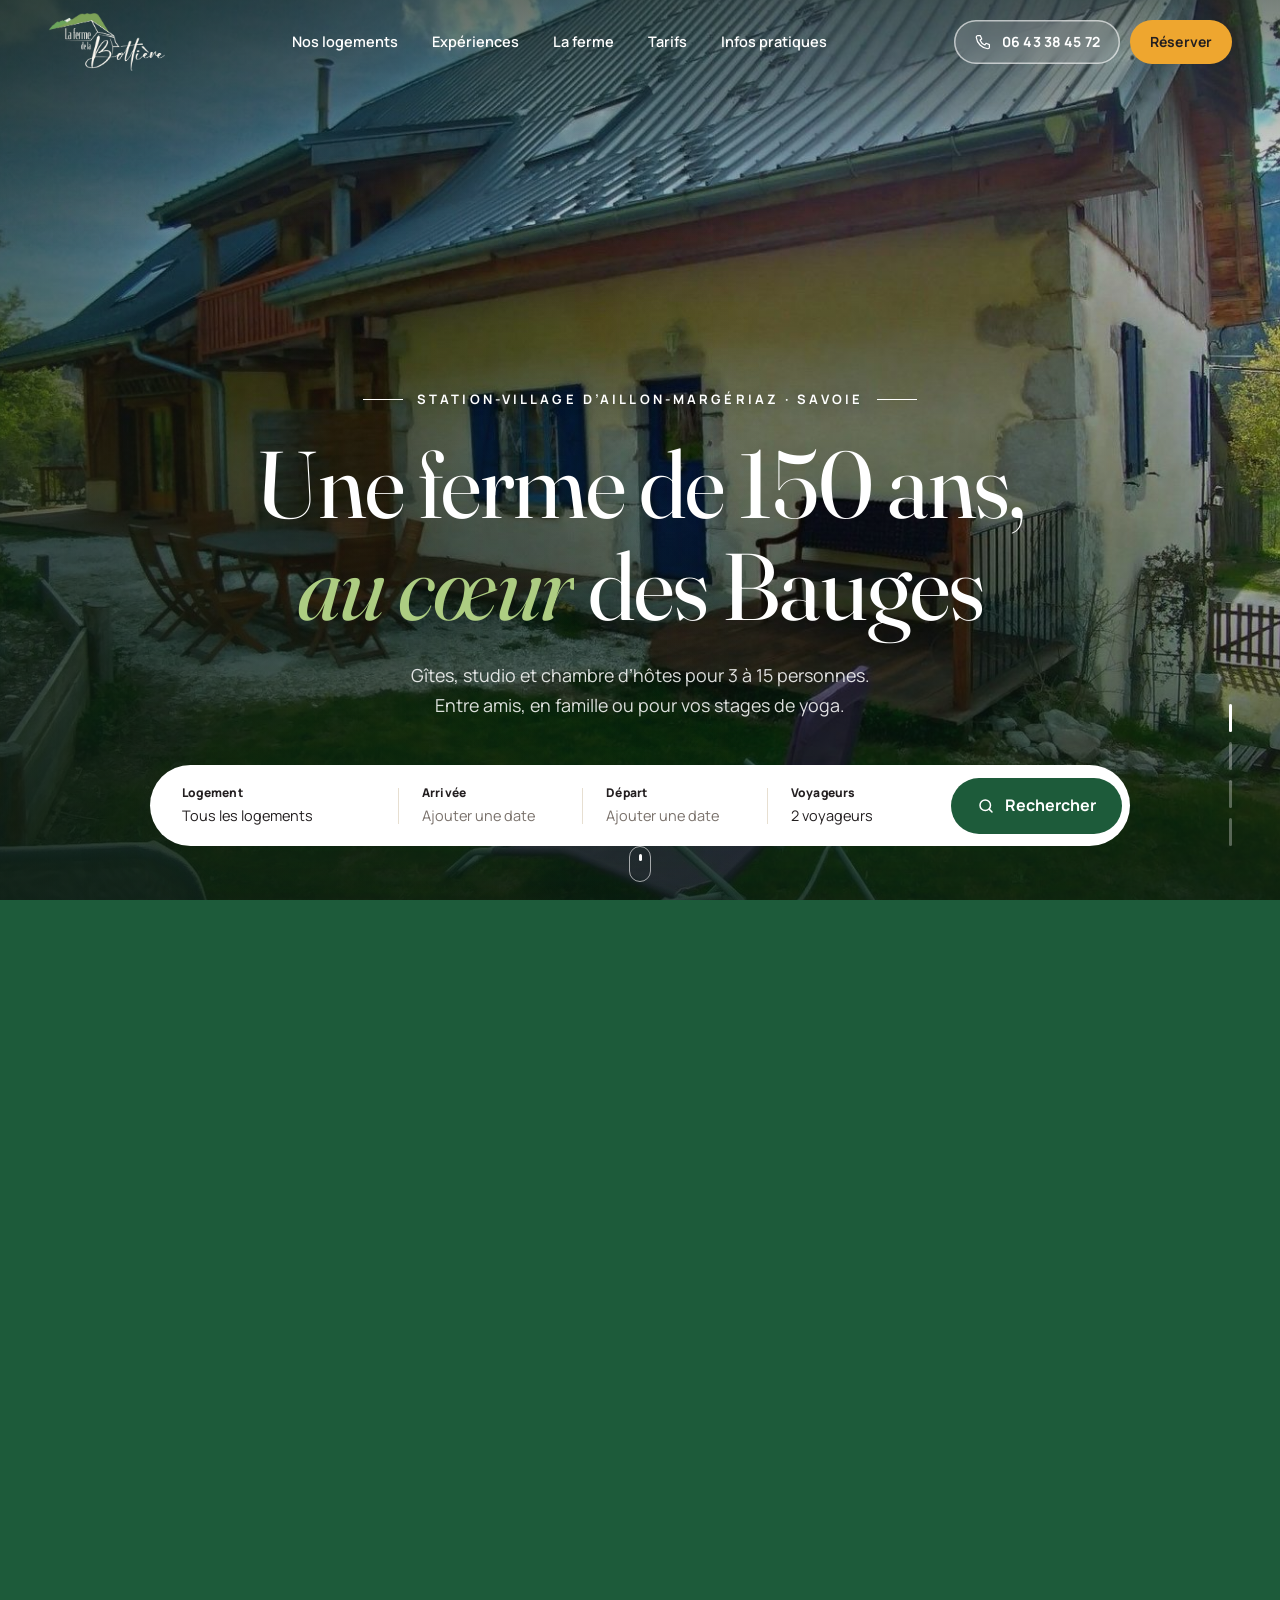
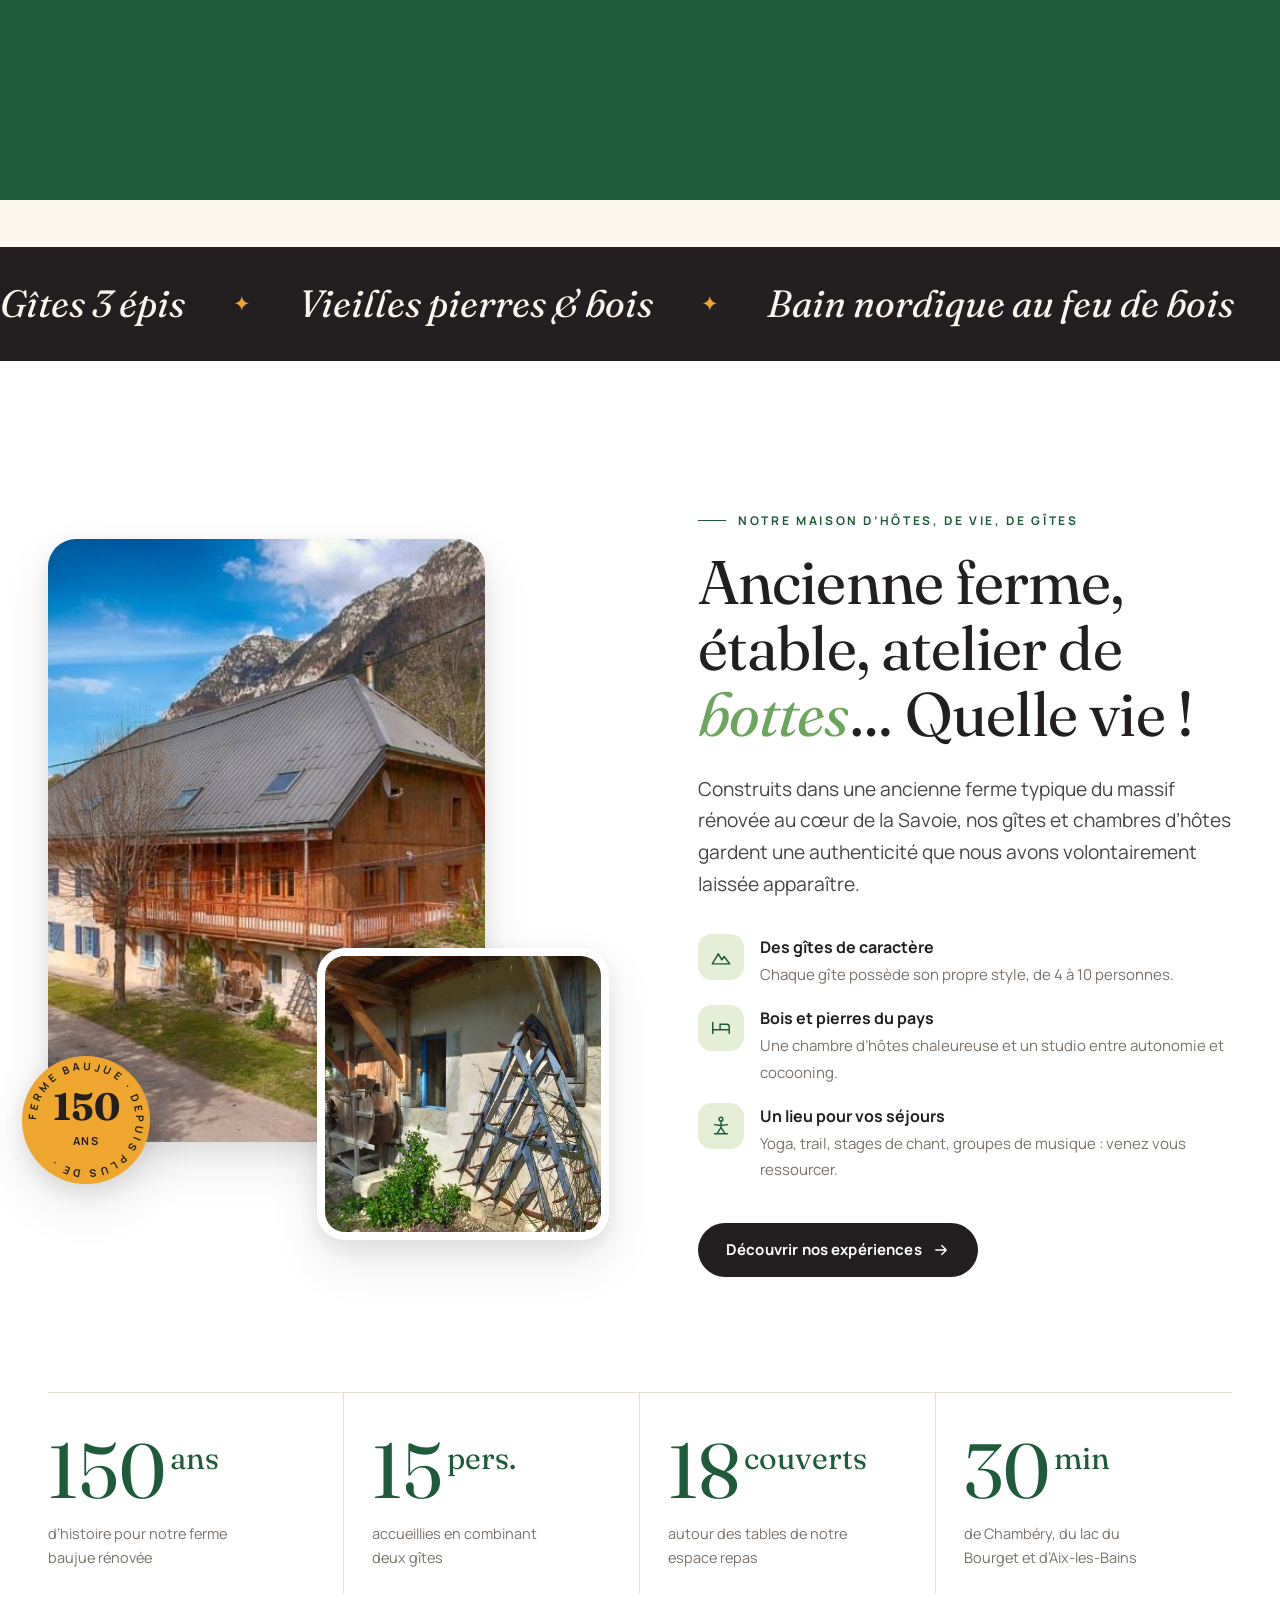
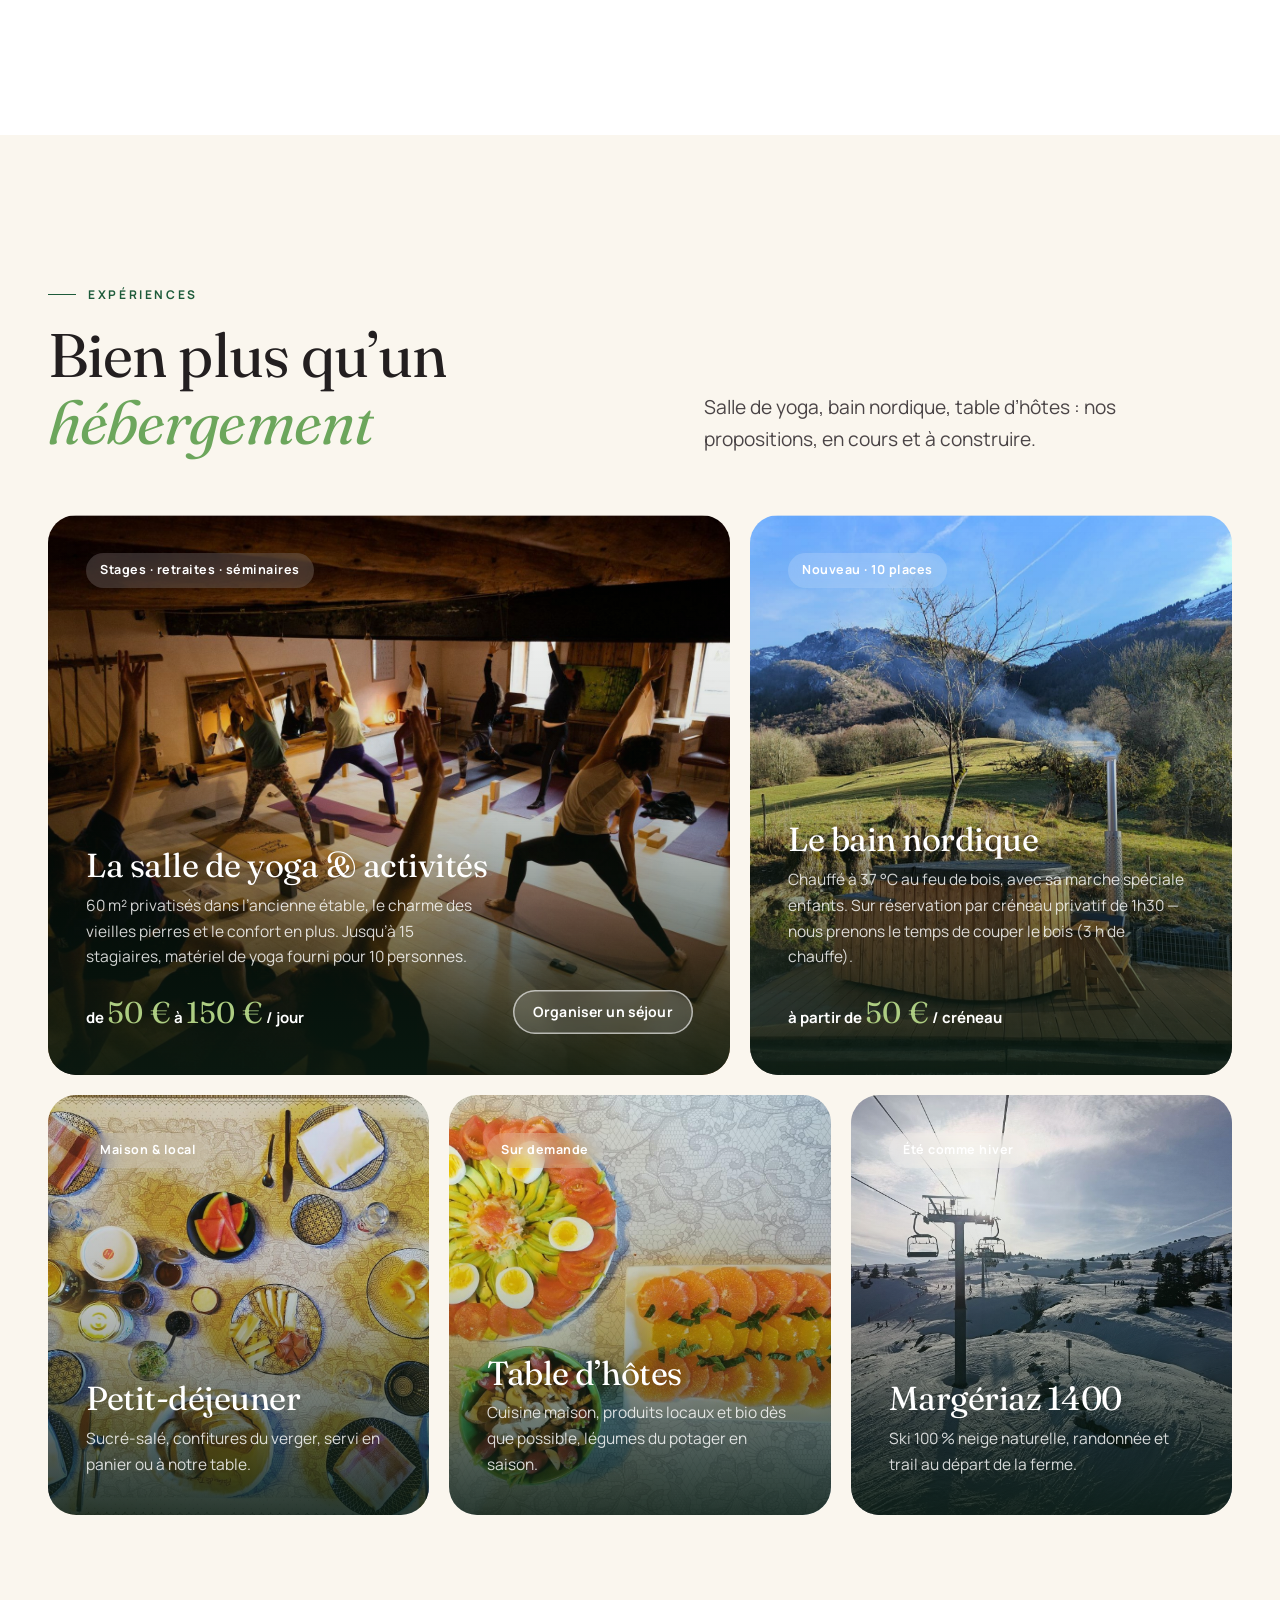
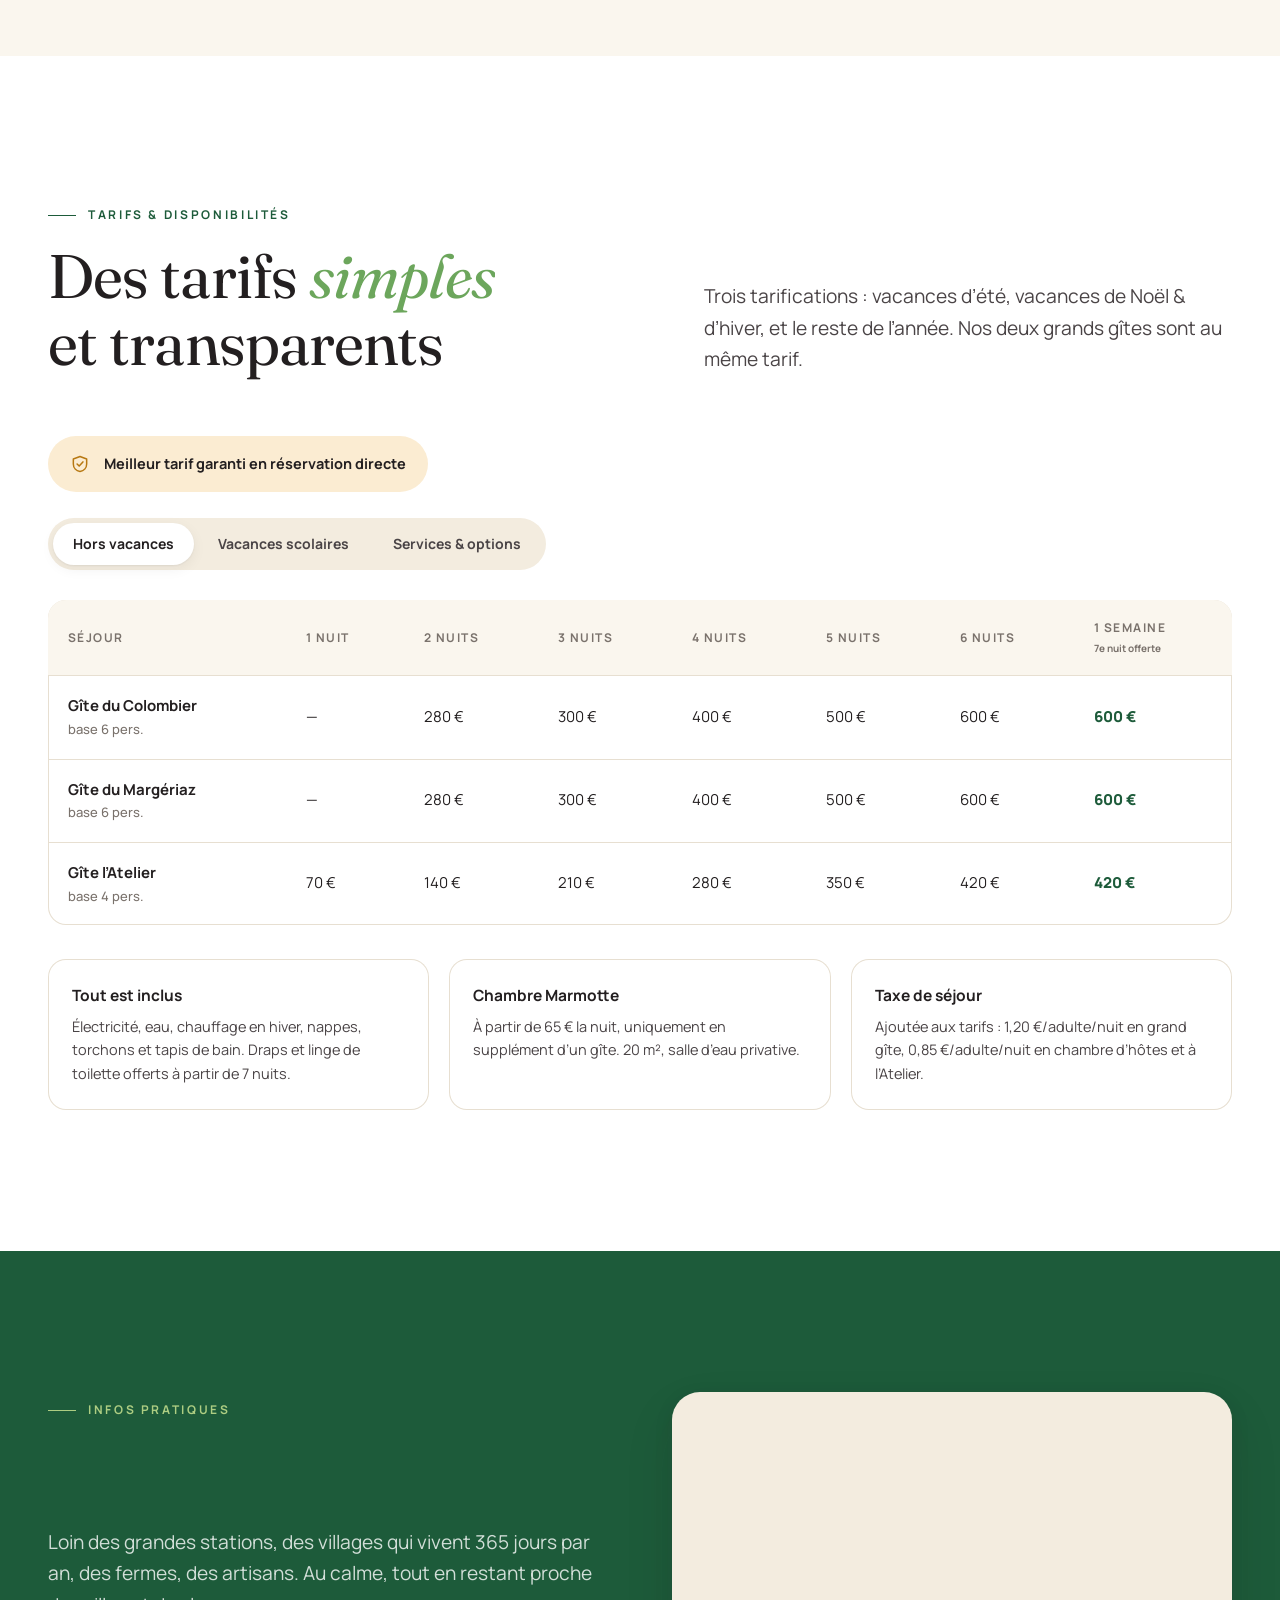
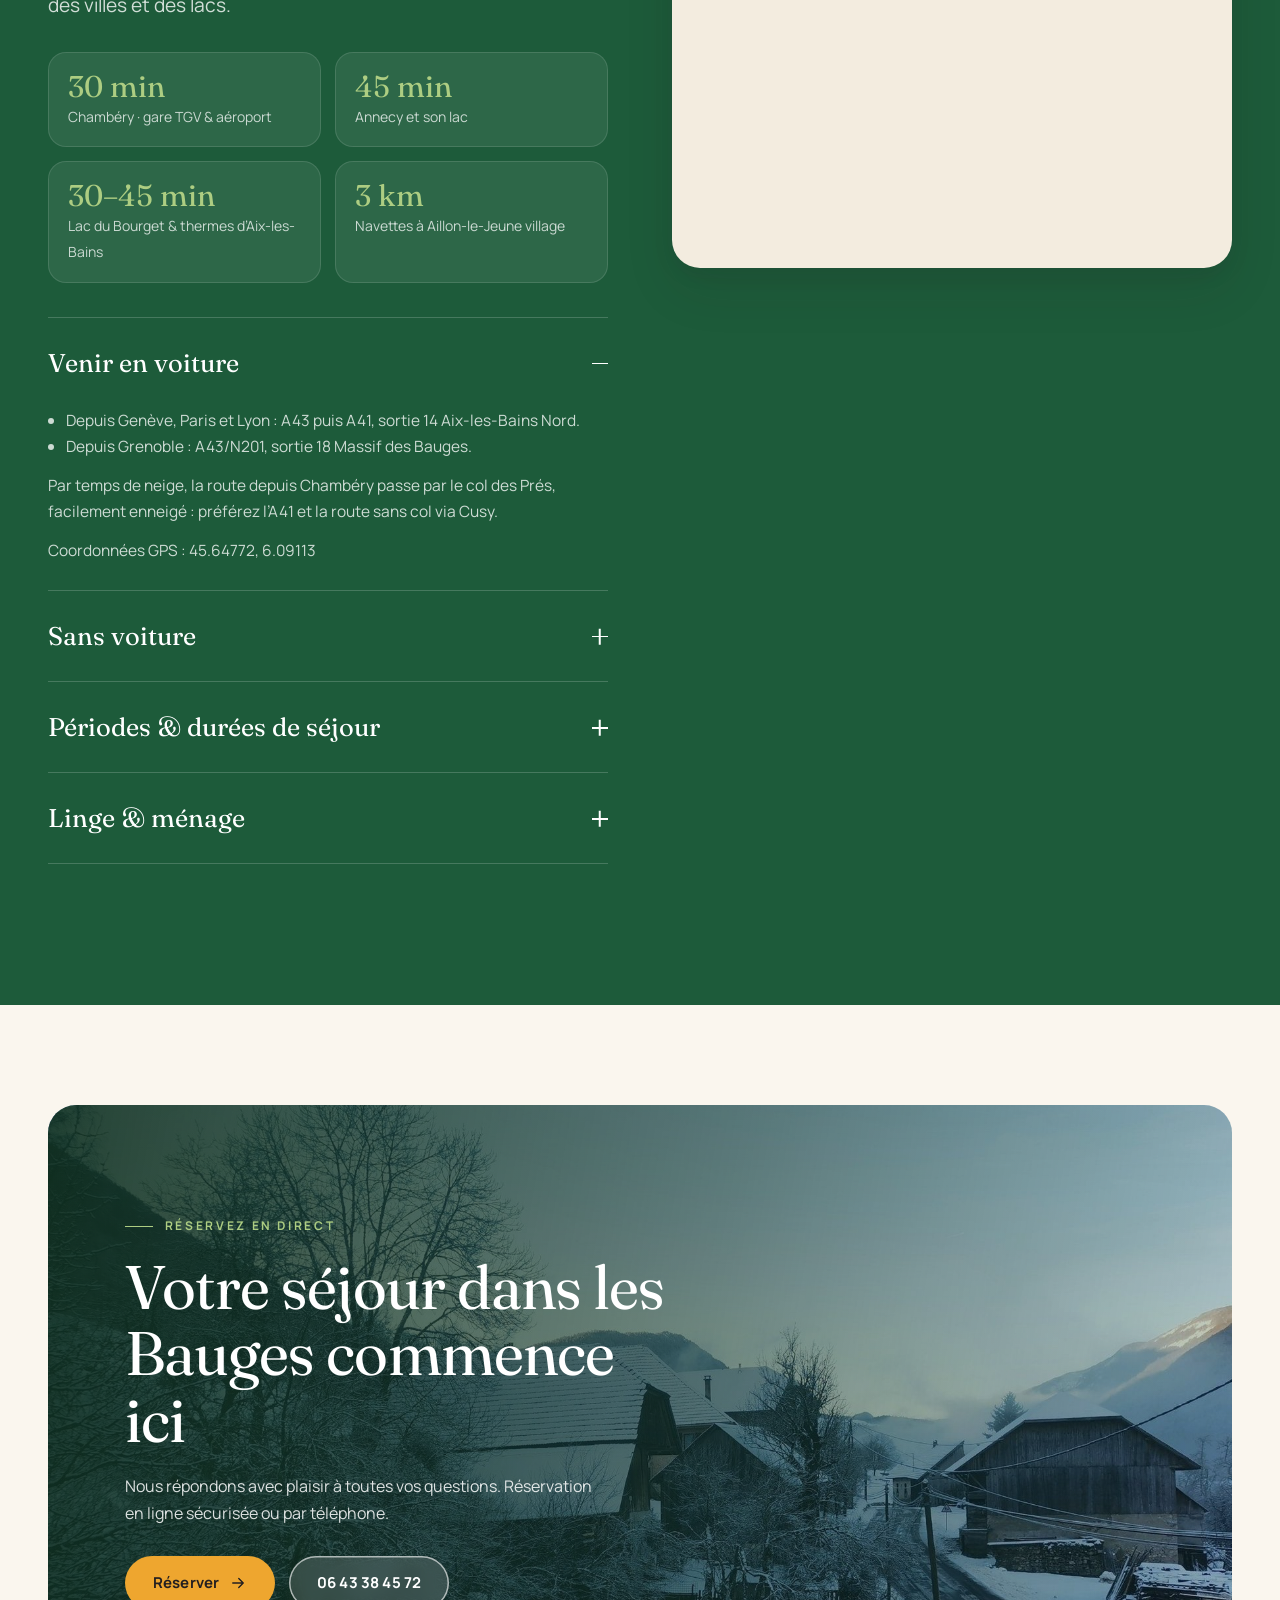
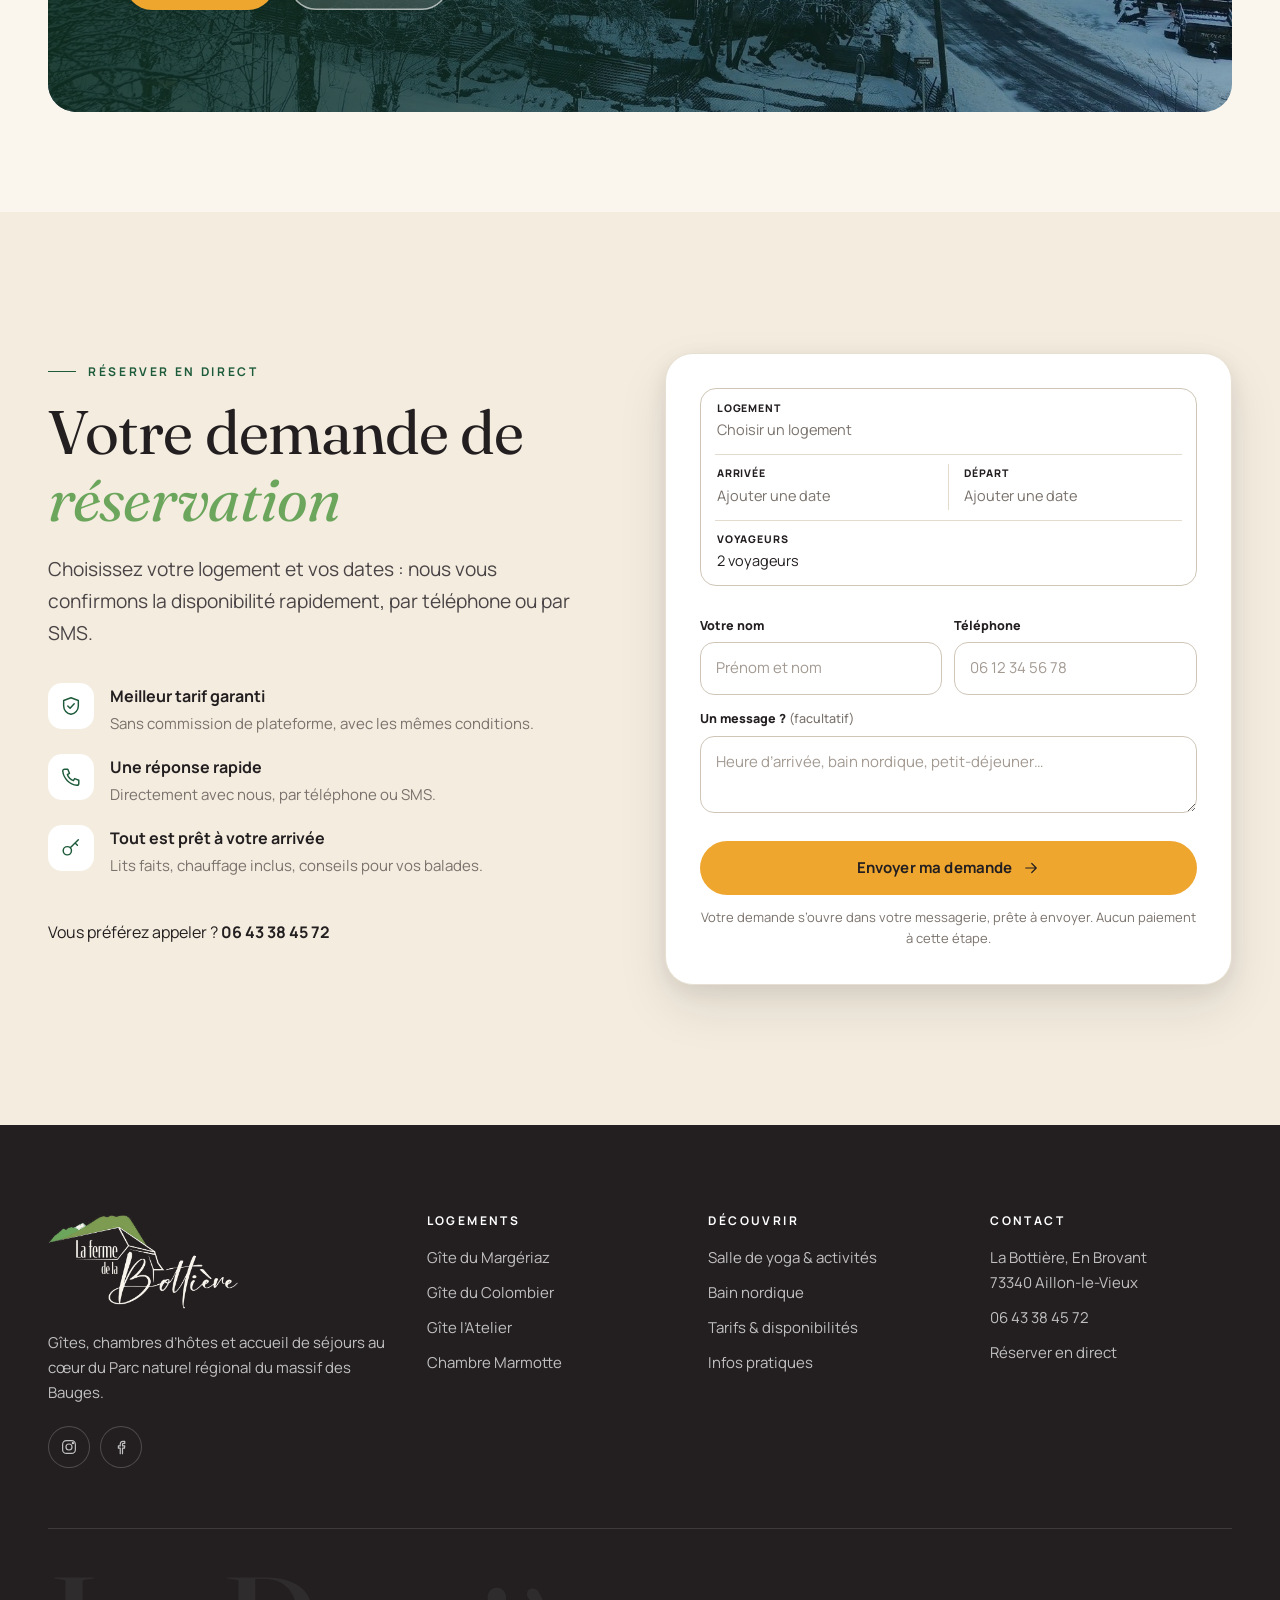
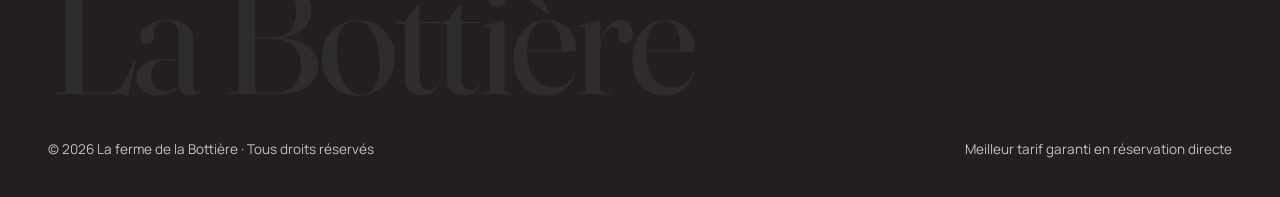
==== commit 2f8bf0b4: "Recherche centrée, sélecteurs maison et section Réserver - Hero et barre de recherche centrés - Loge" ====
--- a/index.html
+++ b/index.html
@@ -46,42 +46,11 @@
         <h1 data-split>Une ferme de 150 ans, <em>au cœur</em> des Bauges</h1>
         <p class="hero__sub fade-in-up" style="--d:.7s">Gîtes, studio et chambre d’hôtes pour 3 à 15 personnes. Entre amis, en famille ou pour vos stages de yoga.</p>
 
-        <form class="search fade-in-up" style="--d:.9s" id="search" role="search" aria-label="Rechercher un logement">
-          <div class="search__field">
-            <label for="s-where">Logement</label>
-            <select id="s-where">
-              <option value="all">Tous les logements</option>
-              <option value="margeriaz">Gîte du Margériaz</option>
-              <option value="colombier">Gîte du Colombier</option>
-              <option value="atelier">Gîte l’Atelier</option>
-              <option value="marmotte">Chambre Marmotte</option>
-            </select>
-          </div>
-          <div class="search__field search__field--dates">
-            <label for="s-in">Arrivée</label>
-            <input type="date" id="s-in">
-          </div>
-          <div class="search__field search__field--dates">
-            <label for="s-out">Départ</label>
-            <input type="date" id="s-out">
-          </div>
-          <div class="search__field">
-            <label for="s-guests">Voyageurs</label>
-            <select id="s-guests">
-              <option value="2">2 voyageurs</option>
-              <option value="1">1 voyageur</option>
-              <option value="3">3 voyageurs</option>
-              <option value="4">4 voyageurs</option>
-              <option value="5">5 voyageurs</option>
-              <option value="6">6 voyageurs</option>
-              <option value="7">7 voyageurs</option>
-              <option value="8">8 voyageurs</option>
-              <option value="9">9 voyageurs</option>
-              <option value="10">10 voyageurs</option>
-              <option value="12">12 voyageurs</option>
-              <option value="15">15 voyageurs</option>
-            </select>
-          </div>
+        <form class="search fade-in-up" style="--d:.9s" id="search" role="search" aria-label="Rechercher un logement" data-all="1" data-anchor="root">
+          <button type="button" class="search__field pf" data-f="lid" aria-haspopup="dialog" aria-expanded="false"><span class="pf-lbl">Logement</span><span class="pf-val">Tous les logements</span></button>
+          <button type="button" class="search__field pf" data-f="a" aria-haspopup="dialog" aria-expanded="false"><span class="pf-lbl">Arrivée</span><span class="pf-val">Ajouter une date</span></button>
+          <button type="button" class="search__field pf" data-f="b" aria-haspopup="dialog" aria-expanded="false"><span class="pf-lbl">Départ</span><span class="pf-val">Ajouter une date</span></button>
+          <button type="button" class="search__field pf" data-f="g" aria-haspopup="dialog" aria-expanded="false"><span class="pf-lbl">Voyageurs</span><span class="pf-val">2 voyageurs</span></button>
           <button class="search__btn" type="submit">
             <svg viewBox="0 0 24 24" fill="none" stroke="currentColor" stroke-width="2" stroke-linecap="round"><circle cx="11" cy="11" r="7"/><path d="M20 20l-3.5-3.5"/></svg>
             Rechercher
@@ -127,9 +96,9 @@
       <div class="container">
         <div class="story">
           <div class="story__media">
-            <div class="story__img story__img--a" data-reveal="clip"><img data-parallax="50" src="assets/img/site/06.jpg" alt="La ferme de la Bottière face au massif des Bauges" loading="lazy"></div>
-            <div class="story__img story__img--b" data-reveal="scale" style="--d:.25s"><img data-parallax="30" src="assets/img/site/05-sm.jpg" alt="La façade et ses vieilles pierres" loading="lazy"></div>
-            <div class="story__stamp" data-reveal="scale" style="--d:.45s">
+            <div class="story__img story__img--a"><img src="assets/img/site/06.jpg" alt="La ferme de la Bottière face au massif des Bauges" loading="lazy"></div>
+            <div class="story__img story__img--b"><img src="assets/img/site/05-sm.jpg" alt="La façade et ses vieilles pierres" loading="lazy"></div>
+            <div class="story__stamp">
               <svg viewBox="0 0 128 128" aria-hidden="true"><defs><path id="circ" d="M64,64 m-50,0 a50,50 0 1,1 100,0 a50,50 0 1,1 -100,0"/></defs><text font-size="10.5" font-weight="700" letter-spacing="3.2" fill="#231f20"><textPath href="#circ">FERME BAUJUE · DEPUIS PLUS DE ·</textPath></text></svg>
               <div><strong>150</strong><span>ans</span></div>
             </div>
@@ -331,7 +300,7 @@
           <h2 data-split>Votre séjour dans les Bauges commence ici</h2>
           <p>Nous répondons avec plaisir à toutes vos questions. Réservation en ligne sécurisée ou par téléphone.</p>
           <div class="cta__actions">
-            <a class="btn btn--amber" href="https://la-ferme-de-la-bottiere.amenitiz.io/fr/booking/room" target="_blank" rel="noopener" data-magnetic>Réserver en ligne <svg viewBox="0 0 24 24" fill="none" stroke="currentColor" stroke-width="1.8" stroke-linecap="round" stroke-linejoin="round"><path d="M5 12h14M13 6l6 6-6 6"/></svg></a>
+            <a class="btn btn--amber" href="#reserver" data-magnetic>Réserver <svg viewBox="0 0 24 24" fill="none" stroke="currentColor" stroke-width="1.8" stroke-linecap="round" stroke-linejoin="round"><path d="M5 12h14M13 6l6 6-6 6"/></svg></a>
             <a class="btn btn--light" href="tel:+33643384572">06 43 38 45 72</a>
           </div>
         </div>
--- a/assets/css/style.css
+++ b/assets/css/style.css
@@ -53,7 +53,7 @@
 img { max-width: 100%; display: block; }
 a { color: inherit; text-decoration: none; }
 button { font: inherit; color: inherit; cursor: pointer; background: none; border: 0; padding: 0; }
-input, select { font: inherit; color: inherit; }
+input, select, textarea { font: inherit; color: inherit; }
 ::selection { background: var(--leaf); color: var(--ink); }
 :focus-visible { outline: 2px solid var(--forest); outline-offset: 3px; border-radius: 6px; }
 
@@ -304,7 +304,7 @@
 .story { display: grid; grid-template-columns: 1.05fr 1fr; gap: clamp(40px, 7vw, 110px); align-items: center; }
 .story__media { position: relative; aspect-ratio: 4 / 5; }
 .story__img { position: absolute; border-radius: var(--radius-lg); overflow: hidden; box-shadow: var(--shadow); }
-.story__img img { width: 100%; height: 120%; object-fit: cover; }
+.story__img img { width: 100%; height: 100%; object-fit: cover; }
 .story__img--a { inset: 0 22% 14% 0; }
 .story__img--b { width: 52%; aspect-ratio: 1; right: 0; bottom: 0; border: 8px solid var(--paper); }
 .story__stamp {
@@ -617,9 +617,6 @@
   .header .btn--sm { display: none; }
   .hero h1 { font-size: clamp(42px, 12vw, 60px); }
   .hero__dots { display: none; }
-  .search { grid-template-columns: 1fr; }
-  .search__btn { grid-column: auto; }
-  .search__field--dates { display: none; }
   .story__stamp { left: 10px; width: 104px; height: 104px; }
   .story__stamp strong { font-size: 30px; }
   .amen { grid-template-columns: 1fr; }
@@ -641,3 +638,149 @@
 .grid-listings--3 { grid-template-columns: repeat(3, minmax(0, 1fr)); }
 @media (max-width: 960px) { .grid-listings--3 { grid-template-columns: repeat(2, minmax(0, 1fr)); } }
 @media (max-width: 640px) { .grid-listings--3 { grid-template-columns: 1fr; } }
+
+/* ==========================================================================
+   Hero centré
+   ========================================================================== */
+.hero__content { display: flex; flex-direction: column; align-items: center; text-align: center; }
+.hero__kicker { justify-content: center; }
+.hero__kicker::after { content: ''; width: 40px; height: 1px; background: currentColor; }
+.hero h1 { max-width: 14ch; margin: 0 auto; }
+.hero__sub { margin-left: auto; margin-right: auto; }
+.search { width: 100%; margin-left: auto; margin-right: auto; text-align: left; }
+
+/* ==========================================================================
+   Champs de sélection maison (remplacent les contrôles du système)
+   ========================================================================== */
+.pf { cursor: pointer; text-align: left; min-width: 0; }
+.pf-lbl { display: block; font-size: 12px; font-weight: 800; letter-spacing: .02em; color: var(--ink); }
+.pf-val { display: block; margin-top: 1px; font-size: 14.5px; color: var(--ink); white-space: nowrap; overflow: hidden; text-overflow: ellipsis; max-width: 100%; }
+.pf.is-empty .pf-val { color: var(--muted); }
+.search__field.pf { align-items: flex-start; transition: background .3s, box-shadow .3s; }
+.search__field.pf.is-active { background: #fff; box-shadow: 0 8px 26px rgba(20, 30, 25, .16); }
+.search:has(.pf.is-active) { background: var(--cream-2); }
+.search:has(.pf.is-active) .search__field::before { opacity: 0; }
+
+/* Groupe de champs encadré (carte de réservation, formulaire) */
+.pfields { display: grid; grid-template-columns: 1fr 1fr; border: 1px solid #cfc6b8; border-radius: 16px; background: #fff; }
+.pfields .pf { position: relative; display: flex; flex-direction: column; padding: 11px 16px 12px; border-radius: 15px; transition: background .2s, box-shadow .2s; }
+.pfields .pf:hover { background: var(--cream); }
+.pfields .pf--full { grid-column: span 2; }
+.pfields .pf-lbl { font-size: 10.5px; letter-spacing: .08em; text-transform: uppercase; }
+.pfields .pf + .pf::after { content: ''; position: absolute; left: 14px; right: 14px; top: 0; height: 1px; background: #e3dbcd; }
+.pfields .pf[data-f="b"]::before { content: ''; position: absolute; left: 0; top: 10px; bottom: 10px; width: 1px; background: #e3dbcd; }
+.pfields .pf[data-f="b"]::after { left: 0; right: 14px; }
+.pfields .pf[data-f="a"]::after { right: 0; }
+.pfields .pf.is-active { background: #fff; box-shadow: 0 0 0 2px var(--ink), 0 10px 26px rgba(20, 30, 25, .12); z-index: 2; }
+.pfields .pf.is-active::before, .pfields .pf.is-active::after { opacity: 0; }
+.book .pfields { margin-bottom: 4px; }
+.est-warn { margin: 0; padding: 8px 12px; border-radius: 10px; background: var(--amber-soft); font-size: 13px; font-weight: 600; }
+
+/* ---------- Fenêtres ---------- */
+.pop-backdrop { position: fixed; inset: 0; z-index: 255; background: rgba(18, 26, 21, .42); opacity: 0; visibility: hidden; transition: opacity .35s, visibility .35s; }
+.pop-backdrop.is-on { opacity: 1; visibility: visible; }
+.pop {
+  position: absolute; z-index: 260; background: #fff; color: var(--ink); border-radius: 28px; padding: 22px;
+  box-shadow: 0 26px 70px rgba(18, 30, 22, .24), 0 0 0 1px rgba(0, 0, 0, .04);
+  opacity: 0; visibility: hidden; transform: translateY(10px) scale(.985); transform-origin: top center;
+  transition: opacity .3s var(--ease), transform .5s var(--ease), visibility .3s;
+}
+.pop.is-open { opacity: 1; visibility: visible; transform: none; }
+.pop__title { margin: 6px 10px 8px; font-size: 12px; font-weight: 800; letter-spacing: .12em; text-transform: uppercase; color: var(--muted); }
+.pop--list { width: 380px; padding: 12px; }
+.pop-opt { display: flex; align-items: center; gap: 14px; width: 100%; padding: 10px 12px; border-radius: 18px; text-align: left; transition: background .2s; }
+.pop-opt:hover { background: var(--cream); }
+.pop-opt.is-sel { background: var(--leaf-soft); }
+.pop-opt img, .pop-opt .ico-all { width: 54px; height: 54px; border-radius: 14px; object-fit: cover; flex: none; }
+.pop-opt .ico-all { display: grid; place-items: center; background: var(--cream-2); color: var(--forest); }
+.pop-opt .ico-all svg { width: 24px; height: 24px; }
+.pop-opt strong { display: block; font-size: 15px; }
+.pop-opt small { display: block; color: var(--muted); font-size: 13px; }
+.pop-opt .chk { width: 20px; height: 20px; margin-left: auto; flex: none; color: var(--forest); opacity: 0; transform: scale(.6); transition: .3s var(--ease); }
+.pop-opt.is-sel .chk { opacity: 1; transform: none; }
+
+.pop--guests { width: 360px; padding: 24px; }
+.gst { display: flex; align-items: center; justify-content: space-between; gap: 16px; }
+.gst strong { display: block; font-size: 16px; }
+.gst small { color: var(--muted); font-size: 13.5px; }
+.step { display: flex; align-items: center; gap: 14px; }
+.step button { width: 38px; height: 38px; border-radius: 50%; display: grid; place-items: center; font-size: 19px; line-height: 1; color: var(--ink-2); box-shadow: inset 0 0 0 1px #b9b0a3; transition: box-shadow .2s, color .2s, opacity .2s, transform .2s var(--ease); }
+.step button:hover:not(:disabled) { box-shadow: inset 0 0 0 1.5px var(--ink); color: var(--ink); }
+.step button:active:not(:disabled) { transform: scale(.92); }
+.step button:disabled { opacity: .3; cursor: not-allowed; }
+.step output { min-width: 24px; text-align: center; font-weight: 700; font-size: 17px; }
+.gst-note { margin: 18px 0 0; padding-top: 16px; border-top: 1px solid var(--line); font-size: 13.5px; color: var(--muted); }
+
+/* ---------- Calendrier ---------- */
+.pop--cal { width: 720px; padding: 22px 28px 20px; }
+.cal2__head { display: flex; align-items: center; justify-content: space-between; gap: 12px; }
+.cal2__hint { margin: 0; text-align: center; font-weight: 800; font-size: 15px; }
+.cal2__hint small { display: block; font-weight: 500; font-size: 12.5px; color: var(--muted); margin-top: 2px; }
+.cal2__nav { width: 38px; height: 38px; border-radius: 50%; display: grid; place-items: center; flex: none; transition: background .2s; }
+.cal2__nav:hover:not(:disabled) { background: var(--cream-2); }
+.cal2__nav:disabled { opacity: .25; cursor: default; }
+.cal2__nav svg { width: 17px; height: 17px; }
+.cal2__months { display: grid; grid-template-columns: 1fr 1fr; gap: 40px; margin-top: 4px; }
+.cal2__title { margin: 12px 0 10px; text-align: center; font-weight: 800; font-size: 15px; text-transform: capitalize; }
+.cal2__grid { display: grid; grid-template-columns: repeat(7, 1fr); row-gap: 2px; }
+.cal2__wd { text-align: center; font-size: 11.5px; font-weight: 700; color: var(--muted); padding-bottom: 8px; }
+.cal2__d { position: relative; height: 44px; font-size: 14px; font-weight: 600; color: var(--ink); }
+.cal2__d span { position: relative; z-index: 1; display: grid; place-items: center; width: 44px; height: 44px; max-width: 100%; margin: 0 auto; border-radius: 50%; transition: box-shadow .15s, background .25s, color .25s; }
+.cal2__d:hover:not(:disabled) span { box-shadow: inset 0 0 0 1.5px var(--ink); }
+.cal2__d:disabled { color: #cbc3b8; cursor: default; }
+.cal2__d:disabled span { text-decoration: line-through; }
+.cal2__d.is-today span { color: var(--forest); font-weight: 800; }
+.cal2__d.is-in::before, .cal2__d.is-preview::before, .cal2__d.is-start.has-end::before, .cal2__d.is-end::before { content: ''; position: absolute; inset: 0; background: var(--leaf-soft); }
+.cal2__d.is-start.has-end::before { left: 50%; }
+.cal2__d.is-end::before { right: 50%; }
+.cal2__d.is-start span, .cal2__d.is-end span { background: var(--forest); color: #fff; box-shadow: none; }
+.cal2__foot { display: flex; align-items: center; justify-content: space-between; gap: 14px; margin-top: 14px; padding-top: 14px; border-top: 1px solid var(--line); }
+.cal2__clear { font-weight: 700; font-size: 14px; text-decoration: underline; text-underline-offset: 3px; }
+.cal2__n { flex: 1; text-align: right; font-size: 14px; color: var(--ink-2); }
+
+/* ---------- Section « Réserver » ---------- */
+.reserve { background: var(--cream-2); }
+.reserve__grid { display: grid; grid-template-columns: 1fr 1.05fr; gap: clamp(40px, 6vw, 96px); align-items: start; }
+.reserve__intro h2 { margin: 18px 0 22px; }
+.reserve__intro .story__list .ico { background: #fff; }
+.rform { position: relative; background: #fff; border-radius: var(--radius-lg); padding: clamp(22px, 3vw, 34px); box-shadow: var(--shadow); border: 1px solid var(--line); }
+.rform__est { margin: 16px 2px 0; }
+.rform__row { display: grid; grid-template-columns: 1fr 1fr; gap: 12px; }
+.tf { display: block; margin-top: 14px; }
+.tf > span { display: block; font-size: 12.5px; font-weight: 800; margin-bottom: 6px; }
+.tf i { font-style: normal; font-weight: 500; color: var(--muted); }
+.tf input, .tf textarea { width: 100%; border: 1px solid #cfc6b8; border-radius: 14px; padding: 13px 15px; font-size: 15px; background: #fff; outline: none; resize: vertical; appearance: none; -webkit-appearance: none; transition: border-color .2s, box-shadow .2s; }
+.tf input::placeholder, .tf textarea::placeholder { color: #a39a92; }
+.tf input:focus, .tf textarea:focus { border-color: var(--ink); box-shadow: 0 0 0 4px rgba(35, 31, 32, .07); }
+.rform > .btn { margin-top: 20px; }
+.rform__hint { text-align: center; font-size: 13px; color: var(--muted); margin: 12px 0 0; }
+.is-error { animation: shake .5s var(--ease); box-shadow: 0 0 0 2px #c0392b !important; }
+@keyframes shake { 20%, 60% { transform: translateX(-6px); } 40%, 80% { transform: translateX(6px); } }
+.rform.is-done > :not(.rform__done) { display: none; }
+.rform__done { text-align: center; padding: 18px 4px 6px; animation: fadeUp .7s var(--ease); }
+.rform__check { width: 66px; height: 66px; margin: 0 auto 18px; border-radius: 50%; display: grid; place-items: center; background: var(--leaf-soft); color: var(--forest); }
+.rform__check svg { width: 30px; height: 30px; stroke-width: 2.2; }
+.rform__done h3 { font-size: 30px; margin-bottom: 14px; }
+.rform__recap { font-size: 15.5px; line-height: 1.6; padding: 16px; border-radius: 16px; background: var(--cream); }
+.rform__help { color: var(--muted); font-size: 14px; }
+.rform__acts { display: flex; justify-content: center; gap: 10px; flex-wrap: wrap; margin: 6px 0 14px; }
+.rform__acts svg { width: 16px; height: 16px; }
+
+@media (max-width: 960px) {
+  .reserve__grid { grid-template-columns: 1fr; }
+  .search .pf[data-f="lid"], .search .pf[data-f="g"] { grid-column: span 2; }
+}
+@media (max-width: 639px) {
+  .pop {
+    position: fixed !important; left: 0 !important; right: 0; top: auto !important; bottom: 0; width: auto !important;
+    max-height: 88vh; overflow-y: auto; border-radius: 26px 26px 0 0; padding-bottom: calc(22px + env(safe-area-inset-bottom));
+    transform: translateY(60px);
+  }
+  .pop--cal { padding: 18px 16px 18px; }
+  .cal2__months { grid-template-columns: 1fr; gap: 6px; }
+  .cal2__foot { position: sticky; bottom: -18px; z-index: 3; background: #fff; padding-bottom: 4px; }
+  .cal2__n { display: none; }
+  .rform__row { grid-template-columns: 1fr; gap: 0; }
+  .search__field.pf { padding: 9px 18px; }
+}
+@media (max-width: 639px) { .hero__kicker::before, .hero__kicker::after { display: none; } }
